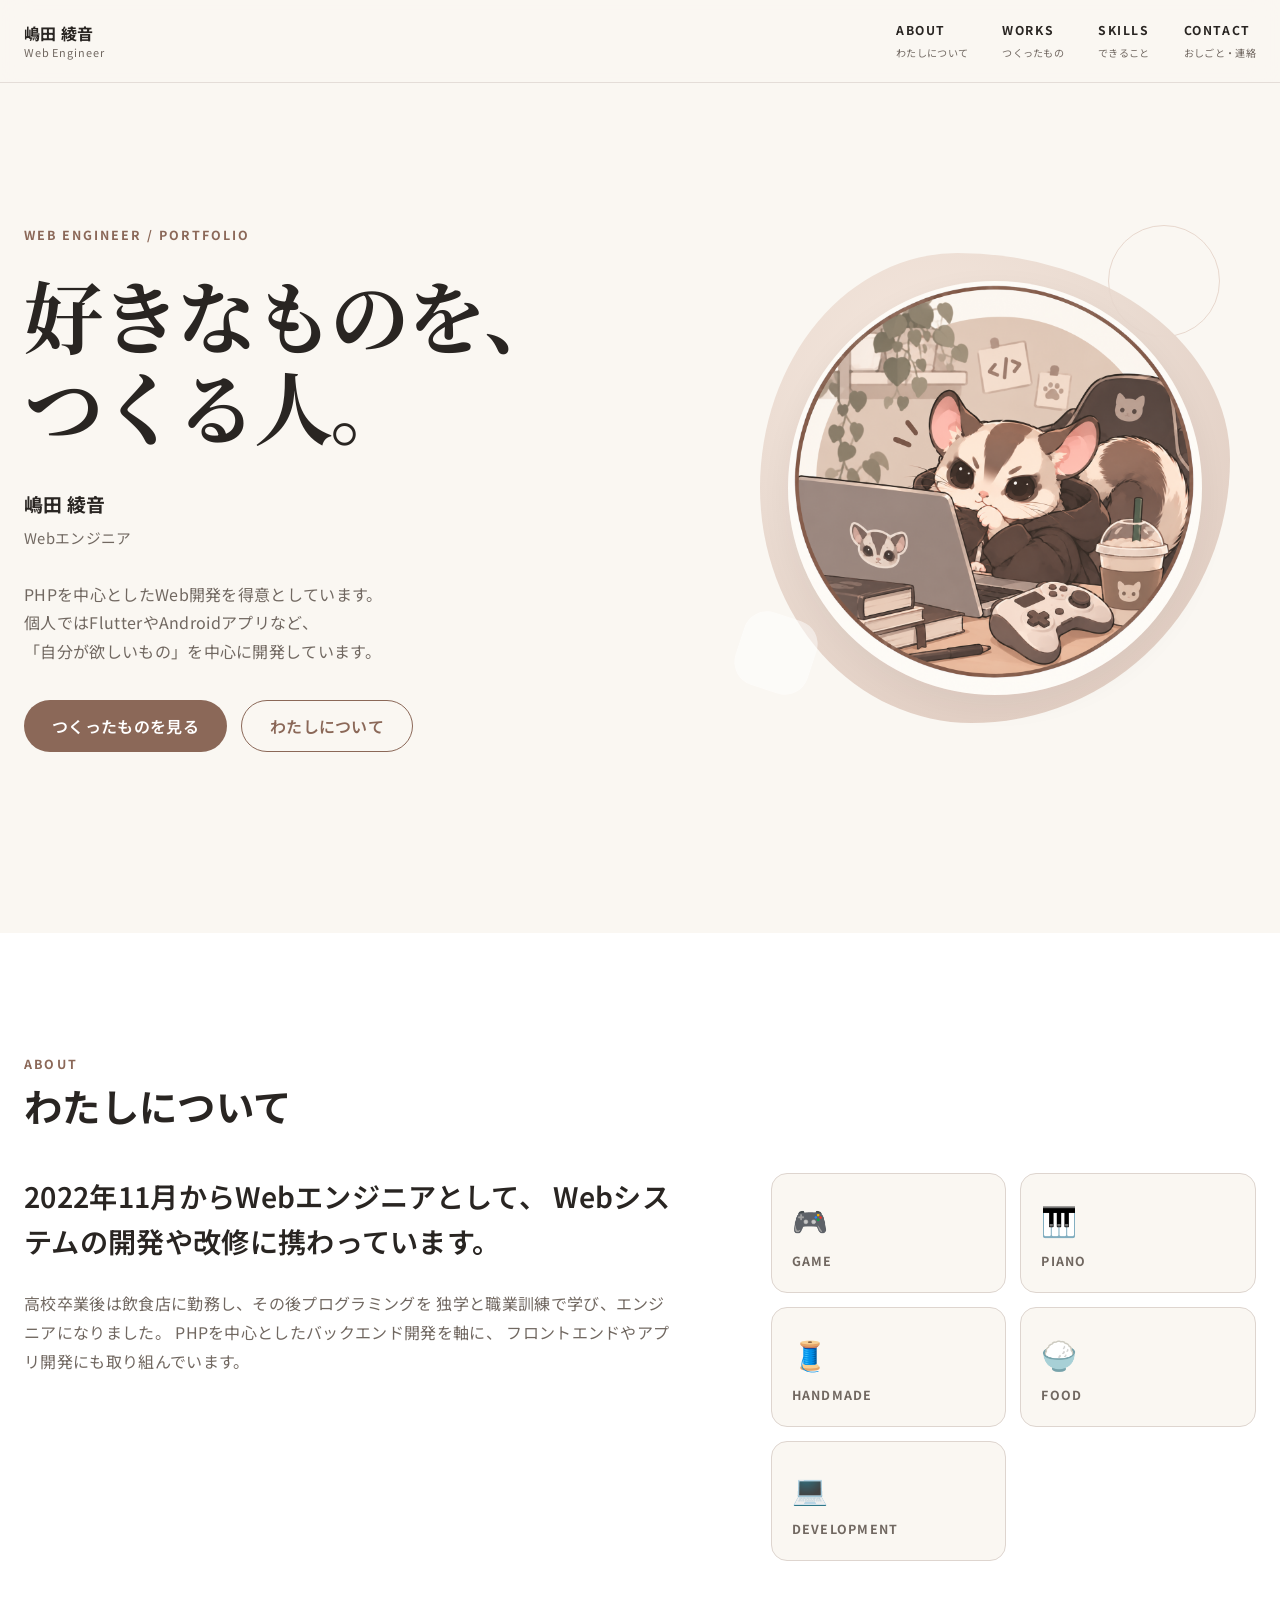
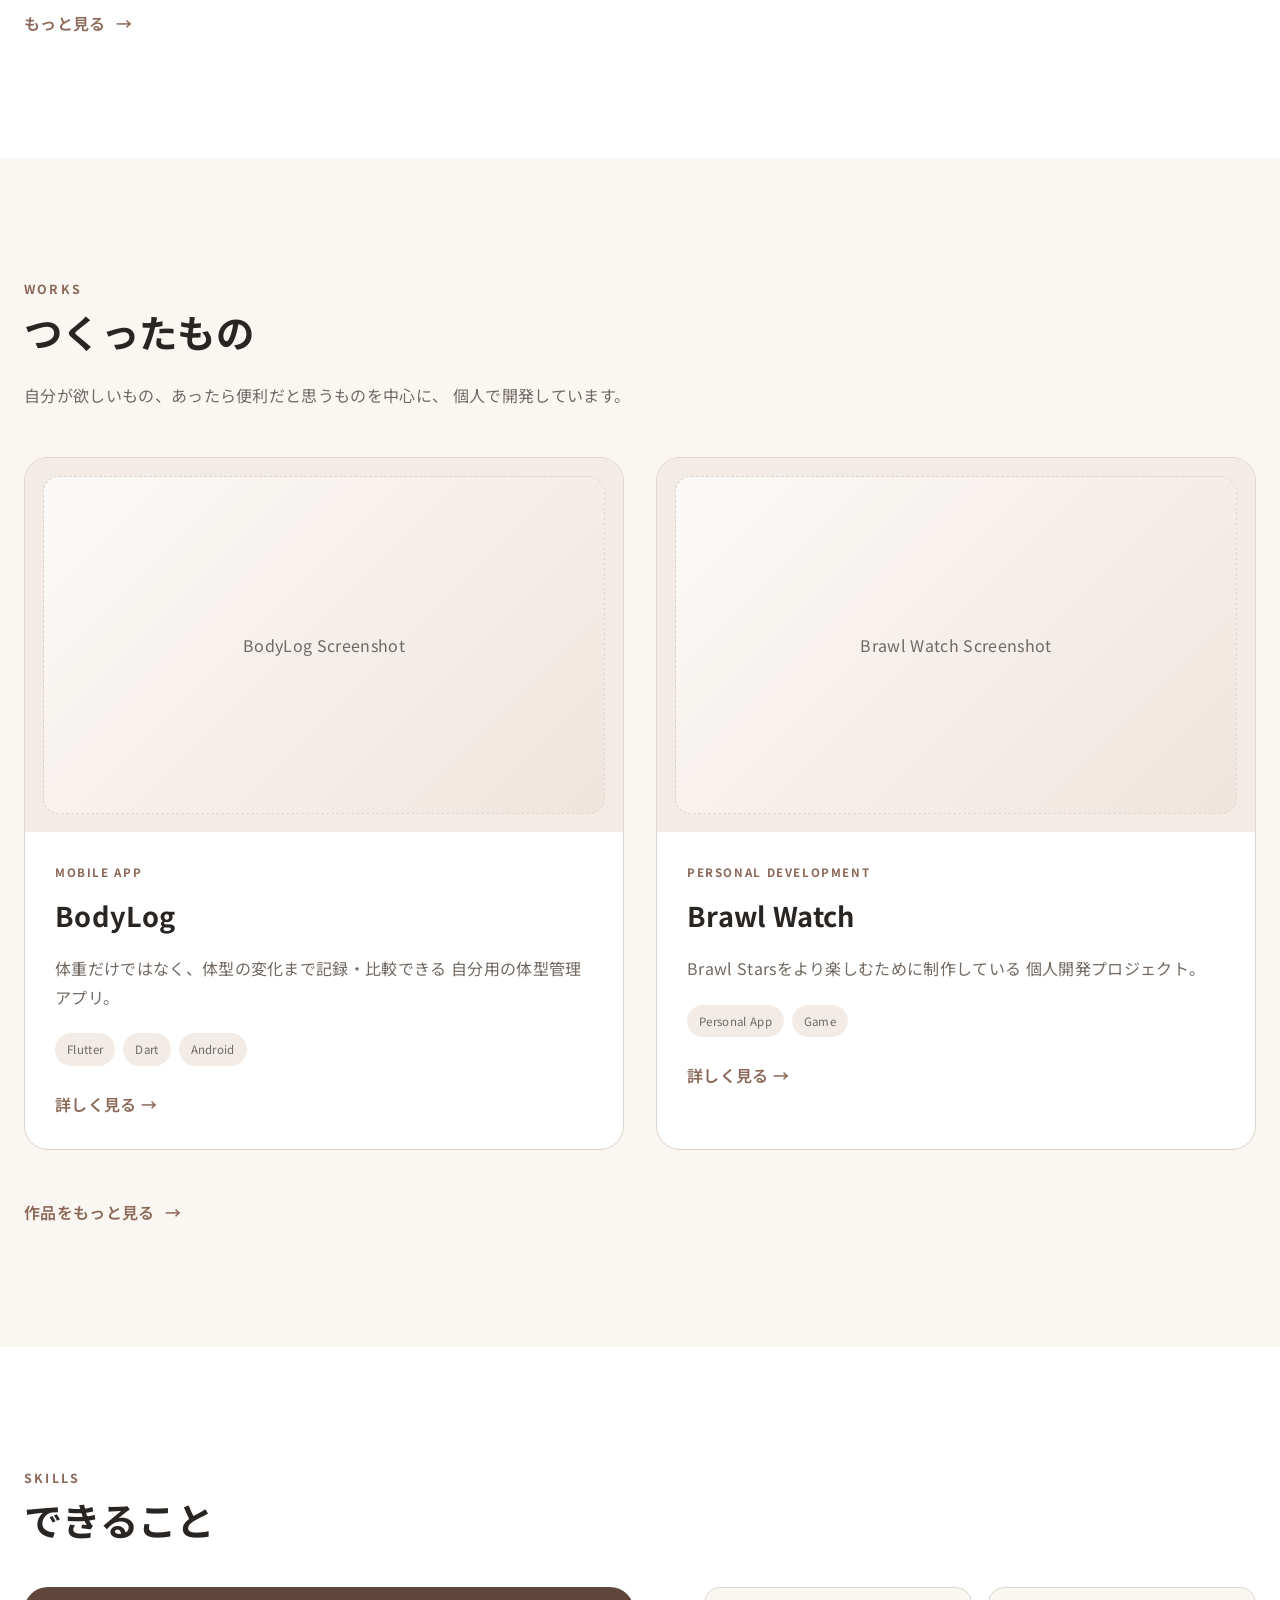
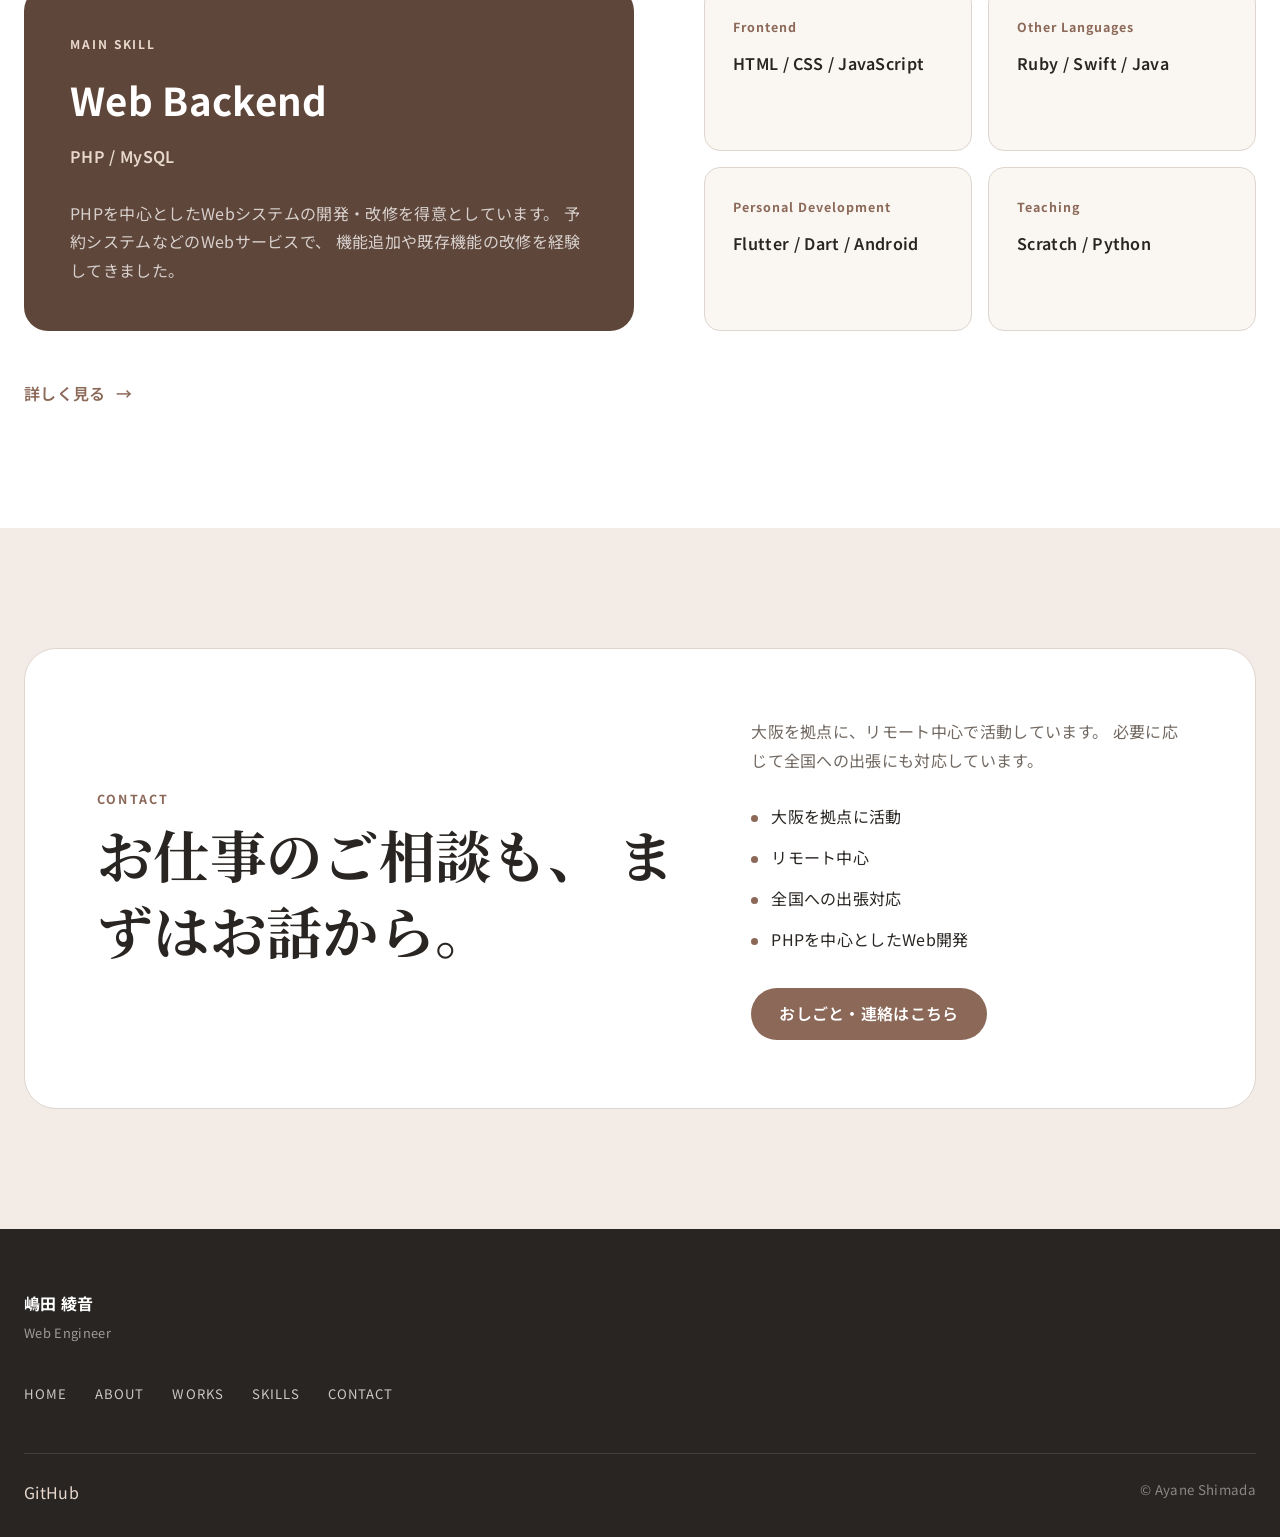
==== index.html @ 3e368a74 "HP作成" ====
<!DOCTYPE html>
<html lang="ja">
<head>
  <meta charset="UTF-8">
  <meta name="viewport" content="width=device-width, initial-scale=1.0">

  <title>嶋田 綾音 | Webエンジニア</title>
  <meta
    name="description"
    content="PHPを中心としたWeb開発を得意とするWebエンジニア、嶋田綾音のポートフォリオサイトです。個人ではFlutterやAndroidアプリの開発も行っています。"
  >

  <link rel="stylesheet" href="./assets/css/style.css">
  <link rel="stylesheet" href="./assets/css/responsive.css">
</head>

<body>

  <!-- =========================
       Header
  ========================== -->
  <header class="site-header">
    <div class="header-inner">

      <a href="./" class="site-logo">
        <span class="site-logo-name">嶋田 綾音</span>
        <span class="site-logo-role">Web Engineer</span>
      </a>

      <nav class="global-nav" aria-label="メインナビゲーション">
        <ul class="global-nav-list">
          <li>
            <a href="./about/">
              <span class="nav-en">ABOUT</span>
              <span class="nav-ja">わたしについて</span>
            </a>
          </li>

          <li>
            <a href="./works/">
              <span class="nav-en">WORKS</span>
              <span class="nav-ja">つくったもの</span>
            </a>
          </li>

          <li>
            <a href="./skills/">
              <span class="nav-en">SKILLS</span>
              <span class="nav-ja">できること</span>
            </a>
          </li>

          <li>
            <a href="./contact/">
              <span class="nav-en">CONTACT</span>
              <span class="nav-ja">おしごと・連絡</span>
            </a>
          </li>
        </ul>
      </nav>

      <button
        class="menu-button"
        type="button"
        aria-label="メニューを開く"
        aria-expanded="false"
      >
        <span></span>
        <span></span>
        <span></span>
      </button>

    </div>
  </header>


  <main>

    <!-- =========================
         Hero
    ========================== -->
    <section class="hero">
      <div class="hero-inner">

        <div class="hero-content">

          <p class="hero-label">WEB ENGINEER / PORTFOLIO</p>

          <h1 class="hero-title">
            好きなものを、<br>
            つくる人。
          </h1>

          <div class="hero-profile">
            <p class="hero-name">嶋田 綾音</p>
            <p class="hero-role">Webエンジニア</p>
          </div>

          <p class="hero-description">
            PHPを中心としたWeb開発を得意としています。<br>
            個人ではFlutterやAndroidアプリなど、<br class="pc-only">
            「自分が欲しいもの」を中心に開発しています。
          </p>

          <div class="hero-actions">
            <a href="./works/" class="button button-primary">
              つくったものを見る
            </a>

            <a href="./about/" class="button button-secondary">
              わたしについて
            </a>
          </div>

        </div>

        <div class="hero-visual">
          <div class="hero-image-frame">

            <!--
              後で仕事用アイコンを
              assets/images/common/profile-main.png
              に保存したら表示されます。
            -->

            <img
              src="./assets/images/common/profile-main.png"
              alt="嶋田綾音の仕事用アイコン"
              class="hero-image"
            >

          </div>
        </div>

      </div>
    </section>


    <!-- =========================
         About
    ========================== -->
    <section class="section section-about">
      <div class="section-inner">

        <div class="section-heading">
          <p class="section-heading-en">ABOUT</p>
          <h2 class="section-heading-ja">わたしについて</h2>
        </div>

        <div class="about-home">

          <div class="about-home-main">
            <p class="about-home-lead">
              2022年11月からWebエンジニアとして、
              Webシステムの開発や改修に携わっています。
            </p>

            <p class="about-home-text">
              高校卒業後は飲食店に勤務し、その後プログラミングを
              独学と職業訓練で学び、エンジニアになりました。
              PHPを中心としたバックエンド開発を軸に、
              フロントエンドやアプリ開発にも取り組んでいます。
            </p>
          </div>

          <div class="interest-list">

            <div class="interest-item">
              <span class="interest-icon">🎮</span>
              <span class="interest-name">GAME</span>
            </div>

            <div class="interest-item">
              <span class="interest-icon">🎹</span>
              <span class="interest-name">PIANO</span>
            </div>

            <div class="interest-item">
              <span class="interest-icon">🧵</span>
              <span class="interest-name">HANDMADE</span>
            </div>

            <div class="interest-item">
              <span class="interest-icon">🍚</span>
              <span class="interest-name">FOOD</span>
            </div>

            <div class="interest-item">
              <span class="interest-icon">💻</span>
              <span class="interest-name">DEVELOPMENT</span>
            </div>

          </div>

        </div>

        <div class="section-more">
          <a href="./about/" class="text-link">
            もっと見る
            <span aria-hidden="true">→</span>
          </a>
        </div>

      </div>
    </section>


    <!-- =========================
         Works
    ========================== -->
    <section class="section section-works">
      <div class="section-inner">

        <div class="section-heading">
          <p class="section-heading-en">WORKS</p>
          <h2 class="section-heading-ja">つくったもの</h2>
        </div>

        <p class="section-intro">
          自分が欲しいもの、あったら便利だと思うものを中心に、
          個人で開発しています。
        </p>

        <div class="works-grid">

          <!-- BodyLog -->
          <article class="work-card">
            <a href="./works/bodylog/" class="work-card-link">

              <div class="work-card-image">
                <div class="work-card-placeholder">
                  BodyLog Screenshot
                </div>
              </div>

              <div class="work-card-body">
                <p class="work-card-category">MOBILE APP</p>

                <h3 class="work-card-title">
                  BodyLog
                </h3>

                <p class="work-card-description">
                  体重だけではなく、体型の変化まで記録・比較できる
                  自分用の体型管理アプリ。
                </p>

                <ul class="tag-list" aria-label="使用技術">
                  <li>Flutter</li>
                  <li>Dart</li>
                  <li>Android</li>
                </ul>

                <span class="work-card-more">
                  詳しく見る →
                </span>
              </div>

            </a>
          </article>


          <!-- Brawl Watch -->
          <article class="work-card">
            <a href="./works/brawl-watch/" class="work-card-link">

              <div class="work-card-image">
                <div class="work-card-placeholder">
                  Brawl Watch Screenshot
                </div>
              </div>

              <div class="work-card-body">
                <p class="work-card-category">PERSONAL DEVELOPMENT</p>

                <h3 class="work-card-title">
                  Brawl Watch
                </h3>

                <p class="work-card-description">
                  Brawl Starsをより楽しむために制作している
                  個人開発プロジェクト。
                </p>

                <ul class="tag-list" aria-label="使用技術">
                  <li>Personal App</li>
                  <li>Game</li>
                </ul>

                <span class="work-card-more">
                  詳しく見る →
                </span>
              </div>

            </a>
          </article>

        </div>

        <div class="section-more">
          <a href="./works/" class="text-link">
            作品をもっと見る
            <span aria-hidden="true">→</span>
          </a>
        </div>

      </div>
    </section>


    <!-- =========================
         Skills
    ========================== -->
    <section class="section section-skills">
      <div class="section-inner">

        <div class="section-heading">
          <p class="section-heading-en">SKILLS</p>
          <h2 class="section-heading-ja">できること</h2>
        </div>

        <div class="skills-home">

          <div class="skills-home-main">
            <p class="skills-home-label">
              MAIN SKILL
            </p>

            <h3 class="skills-home-title">
              Web Backend
            </h3>

            <p class="skills-home-tech">
              PHP / MySQL
            </p>

            <p class="skills-home-description">
              PHPを中心としたWebシステムの開発・改修を得意としています。
              予約システムなどのWebサービスで、
              機能追加や既存機能の改修を経験してきました。
            </p>
          </div>

          <div class="skills-home-list">

            <div class="skill-summary">
              <p class="skill-summary-title">
                Frontend
              </p>
              <p class="skill-summary-text">
                HTML / CSS / JavaScript
              </p>
            </div>

            <div class="skill-summary">
              <p class="skill-summary-title">
                Other Languages
              </p>
              <p class="skill-summary-text">
                Ruby / Swift / Java
              </p>
            </div>

            <div class="skill-summary">
              <p class="skill-summary-title">
                Personal Development
              </p>
              <p class="skill-summary-text">
                Flutter / Dart / Android
              </p>
            </div>

            <div class="skill-summary">
              <p class="skill-summary-title">
                Teaching
              </p>
              <p class="skill-summary-text">
                Scratch / Python
              </p>
            </div>

          </div>

        </div>

        <div class="section-more">
          <a href="./skills/" class="text-link">
            詳しく見る
            <span aria-hidden="true">→</span>
          </a>
        </div>

      </div>
    </section>


    <!-- =========================
         Contact
    ========================== -->
    <section class="section section-contact">
      <div class="section-inner">

        <div class="contact-home">

          <div class="contact-home-heading">
            <p class="section-heading-en">CONTACT</p>

            <h2 class="contact-home-title">
              お仕事のご相談も、<br>
              まずはお話から。
            </h2>
          </div>

          <div class="contact-home-content">

            <p class="contact-home-description">
              大阪を拠点に、リモート中心で活動しています。
              必要に応じて全国への出張にも対応しています。
            </p>

            <ul class="work-style-list">
              <li>大阪を拠点に活動</li>
              <li>リモート中心</li>
              <li>全国への出張対応</li>
              <li>PHPを中心としたWeb開発</li>
            </ul>

            <a href="./contact/" class="button button-primary">
              おしごと・連絡はこちら
            </a>

          </div>

        </div>

      </div>
    </section>

  </main>


  <!-- =========================
       Footer
  ========================== -->
  <footer class="site-footer">
    <div class="footer-inner">

      <div class="footer-profile">
        <p class="footer-name">
          嶋田 綾音
        </p>

        <p class="footer-role">
          Web Engineer
        </p>
      </div>

      <nav class="footer-nav" aria-label="フッターナビゲーション">
        <ul>
          <li>
            <a href="./">HOME</a>
          </li>
          <li>
            <a href="./about/">ABOUT</a>
          </li>
          <li>
            <a href="./works/">WORKS</a>
          </li>
          <li>
            <a href="./skills/">SKILLS</a>
          </li>
          <li>
            <a href="./contact/">CONTACT</a>
          </li>
        </ul>
      </nav>

      <div class="footer-bottom">
        <a
          href="https://github.com/shima0924-a"
          target="_blank"
          rel="noopener noreferrer"
          class="footer-github"
        >
          GitHub
        </a>

        <small class="copyright">
          © Ayane Shimada
        </small>
      </div>

    </div>
  </footer>


  <script src="./assets/js/main.js"></script>

</body>
</html>
---- assets/css/style.css ----
@import url('https://fonts.googleapis.com/css2?family=Noto+Sans+JP:wght@400;500;600;700&family=Noto+Serif+JP:wght@600;700&display=swap');

:root {
  --color-bg: #faf7f2;
  --color-surface: #ffffff;
  --color-surface-soft: #f3ece6;
  --color-text: #292522;
  --color-text-sub: #716861;
  --color-accent: #8b6858;
  --color-accent-dark: #745344;
  --color-accent-soft: #e8d8ce;
  --color-border: #ded5cf;

  --font-sans: 'Noto Sans JP', sans-serif;
  --font-serif: 'Noto Serif JP', serif;

  --max-width: 1200px;

  --radius-sm: 10px;
  --radius-md: 16px;
  --radius-lg: 24px;

  --shadow-soft: 0 10px 30px rgba(53, 42, 35, 0.06);

  --transition: 0.25s ease;
}


/* =========================
   Reset
========================= */

* {
  box-sizing: border-box;
}

html {
  scroll-behavior: smooth;
}

body {
  margin: 0;
  font-family: var(--font-sans);
  color: var(--color-text);
  background: var(--color-bg);
  line-height: 1.8;
  letter-spacing: 0.02em;
}

img {
  display: block;
  max-width: 100%;
}

a {
  color: inherit;
  text-decoration: none;
}

ul {
  margin: 0;
  padding: 0;
  list-style: none;
}

button {
  font: inherit;
}


/* =========================
   Common
========================= */

.section {
  padding: 110px 24px;
}

.section-inner {
  width: min(100%, var(--max-width));
  margin: 0 auto;
}

.section-heading {
  margin-bottom: 42px;
}

.section-heading-en {
  margin: 0 0 6px;
  color: var(--color-accent);
  font-size: 0.78rem;
  font-weight: 700;
  letter-spacing: 0.18em;
}

.section-heading-ja {
  margin: 0;
  font-size: clamp(2rem, 3vw, 3rem);
  line-height: 1.3;
}

.section-intro {
  max-width: 680px;
  margin: -18px 0 48px;
  color: var(--color-text-sub);
}

.section-more {
  margin-top: 48px;
}

.text-link {
  display: inline-flex;
  align-items: center;
  gap: 10px;
  color: var(--color-accent);
  font-weight: 600;
  transition: gap var(--transition), color var(--transition);
}

.text-link:hover {
  gap: 16px;
  color: var(--color-accent-dark);
}

.button {
  display: inline-flex;
  align-items: center;
  justify-content: center;
  min-height: 52px;
  padding: 0 28px;
  border-radius: 999px;
  font-weight: 600;
  transition:
    transform var(--transition),
    background var(--transition),
    color var(--transition),
    border-color var(--transition);
}

.button:hover {
  transform: translateY(-2px);
}

.button-primary {
  color: #ffffff;
  background: var(--color-accent);
}

.button-primary:hover {
  background: var(--color-accent-dark);
}

.button-secondary {
  color: var(--color-accent);
  background: transparent;
  border: 1px solid var(--color-accent);
}

.button-secondary:hover {
  color: #ffffff;
  background: var(--color-accent);
}

.pc-only {
  display: inline;
}


/* =========================
   Header
========================= */

.site-header {
  position: sticky;
  top: 0;
  z-index: 100;
  border-bottom: 1px solid rgba(222, 213, 207, 0.75);
  background: rgba(250, 247, 242, 0.9);
  backdrop-filter: blur(14px);
}

.header-inner {
  width: min(calc(100% - 48px), var(--max-width));
  min-height: 82px;
  margin: 0 auto;
  display: flex;
  align-items: center;
  justify-content: space-between;
}

.site-logo {
  display: flex;
  flex-direction: column;
  line-height: 1.25;
}

.site-logo-name {
  font-weight: 700;
  font-size: 1rem;
}

.site-logo-role {
  margin-top: 3px;
  color: var(--color-text-sub);
  font-size: 0.68rem;
  letter-spacing: 0.08em;
}

.global-nav-list {
  display: flex;
  align-items: center;
  gap: 34px;
}

.global-nav-list a {
  position: relative;
  display: flex;
  flex-direction: column;
  align-items: flex-start;
}

.nav-en {
  font-size: 0.76rem;
  font-weight: 700;
  letter-spacing: 0.13em;
}

.nav-ja {
  color: var(--color-text-sub);
  font-size: 0.63rem;
  margin-top: 2px;
}

.global-nav-list a::after {
  content: '';
  position: absolute;
  left: 0;
  bottom: -8px;
  width: 0;
  height: 2px;
  background: var(--color-accent);
  transition: width var(--transition);
}

.global-nav-list a:hover::after {
  width: 100%;
}

.menu-button {
  display: none;
  width: 44px;
  height: 44px;
  padding: 10px;
  border: 0;
  background: transparent;
  cursor: pointer;
}

.menu-button span {
  display: block;
  height: 2px;
  margin: 5px 0;
  background: var(--color-text);
  border-radius: 999px;
}


/* =========================
   Hero
========================= */

.hero {
  padding: 70px 24px 110px;
}

.hero-inner {
  width: min(100%, var(--max-width));
  margin: 0 auto;
  min-height: 670px;
  display: grid;
  grid-template-columns: minmax(0, 1.1fr) minmax(340px, 0.9fr);
  align-items: center;
  gap: 70px;
}

.hero-label {
  margin: 0 0 22px;
  color: var(--color-accent);
  font-size: 0.78rem;
  font-weight: 700;
  letter-spacing: 0.16em;
}

.hero-title {
  margin: 0;
  font-family: var(--font-serif);
  font-size: clamp(3.2rem, 7vw, 6.4rem);
  line-height: 1.15;
  letter-spacing: -0.03em;
}

.hero-profile {
  margin-top: 36px;
}

.hero-name {
  margin: 0;
  font-size: 1.18rem;
  font-weight: 700;
}

.hero-role {
  margin: 4px 0 0;
  color: var(--color-text-sub);
  font-size: 0.92rem;
}

.hero-description {
  max-width: 600px;
  margin: 28px 0 0;
  color: var(--color-text-sub);
}

.hero-actions {
  margin-top: 34px;
  display: flex;
  flex-wrap: wrap;
  gap: 14px;
}

.hero-visual {
  display: flex;
  justify-content: center;
}

.hero-image-frame {
  position: relative;
  width: min(100%, 470px);
  aspect-ratio: 1 / 1;
  border-radius: 42% 58% 55% 45% / 50% 44% 56% 50%;
  background:
    radial-gradient(circle at 35% 25%, #f4e6dc 0, #eadbd1 45%, #ddc7bb 100%);
  padding: 28px;
}

.hero-image-frame::before {
  content: '';
  position: absolute;
  top: -28px;
  right: 10px;
  width: 110px;
  height: 110px;
  border-radius: 50%;
  border: 1px solid var(--color-accent-soft);
}

.hero-image-frame::after {
  content: '';
  position: absolute;
  left: -22px;
  bottom: 32px;
  width: 76px;
  height: 76px;
  border-radius: 24px;
  background: rgba(255, 255, 255, 0.5);
  transform: rotate(18deg);
}

.hero-image {
  position: relative;
  z-index: 2;
  width: 100%;
  height: 100%;
  object-fit: cover;
  border-radius: 50%;
  box-shadow: var(--shadow-soft);
}


/* =========================
   About
========================= */

.section-about {
  background: var(--color-surface);
}

.about-home {
  display: grid;
  grid-template-columns: 1.15fr 0.85fr;
  gap: 70px;
  align-items: start;
}

.about-home-lead {
  margin: 0;
  font-size: clamp(1.35rem, 2.2vw, 2rem);
  line-height: 1.6;
  font-weight: 600;
}

.about-home-text {
  max-width: 680px;
  margin: 26px 0 0;
  color: var(--color-text-sub);
}

.interest-list {
  display: grid;
  grid-template-columns: repeat(2, 1fr);
  gap: 14px;
}

.interest-item {
  min-height: 120px;
  padding: 20px;
  border: 1px solid var(--color-border);
  border-radius: var(--radius-md);
  background: var(--color-bg);
  display: flex;
  flex-direction: column;
  justify-content: space-between;
  transition:
    transform var(--transition),
    box-shadow var(--transition),
    border-color var(--transition);
}

.interest-item:hover {
  transform: translateY(-4px);
  border-color: var(--color-accent-soft);
  box-shadow: var(--shadow-soft);
}

.interest-icon {
  font-size: 1.8rem;
}

.interest-name {
  color: var(--color-text-sub);
  font-size: 0.78rem;
  font-weight: 700;
  letter-spacing: 0.1em;
}


/* =========================
   Works
========================= */

.section-works {
  background: var(--color-bg);
}

.works-grid {
  display: grid;
  grid-template-columns: repeat(2, 1fr);
  gap: 28px;
}

.work-card {
  overflow: hidden;
  border: 1px solid var(--color-border);
  border-radius: var(--radius-lg);
  background: var(--color-surface);
  transition:
    transform var(--transition),
    box-shadow var(--transition),
    border-color var(--transition);
}

.work-card:hover {
  transform: translateY(-6px);
  border-color: var(--color-accent-soft);
  box-shadow: var(--shadow-soft);
}

.work-card-link {
  display: block;
}

.work-card-image {
  aspect-ratio: 16 / 10;
  padding: 18px;
  background: var(--color-surface-soft);
}

.work-card-placeholder {
  width: 100%;
  height: 100%;
  border-radius: var(--radius-md);
  display: grid;
  place-items: center;
  color: var(--color-text-sub);
  border: 1px dashed var(--color-border);
  background:
    linear-gradient(135deg, rgba(255,255,255,0.7), rgba(232,216,206,0.35));
}

.work-card-body {
  padding: 30px;
}

.work-card-category {
  margin: 0 0 8px;
  color: var(--color-accent);
  font-size: 0.72rem;
  font-weight: 700;
  letter-spacing: 0.14em;
}

.work-card-title {
  margin: 0;
  font-size: 1.7rem;
}

.work-card-description {
  margin: 14px 0 0;
  color: var(--color-text-sub);
}

.tag-list {
  margin-top: 22px;
  display: flex;
  flex-wrap: wrap;
  gap: 8px;
}

.tag-list li {
  padding: 6px 12px;
  border-radius: 999px;
  background: var(--color-surface-soft);
  color: var(--color-text-sub);
  font-size: 0.72rem;
}

.work-card-more {
  display: inline-block;
  margin-top: 24px;
  color: var(--color-accent);
  font-weight: 600;
}


/* =========================
   Skills
========================= */

.section-skills {
  background: var(--color-surface);
}

.skills-home {
  display: grid;
  grid-template-columns: 1.05fr 0.95fr;
  gap: 60px;
  align-items: stretch;
}

.skills-home-main {
  padding: 46px;
  border-radius: var(--radius-lg);
  background: var(--color-text);
  color: #ffffff;
}

.skills-home-label {
  margin: 0 0 10px;
  color: var(--color-accent-soft);
  font-size: 0.75rem;
  font-weight: 700;
  letter-spacing: 0.16em;
}

.skills-home-title {
  margin: 0;
  font-size: clamp(2rem, 3vw, 3rem);
}

.skills-home-tech {
  margin: 8px 0 0;
  color: var(--color-accent-soft);
  font-weight: 600;
}

.skills-home-description {
  margin: 28px 0 0;
  color: rgba(255, 255, 255, 0.75);
}

.skills-home-list {
  display: grid;
  grid-template-columns: repeat(2, 1fr);
  gap: 16px;
}

.skill-summary {
  padding: 28px;
  border: 1px solid var(--color-border);
  border-radius: var(--radius-md);
  background: var(--color-bg);
}

.skill-summary-title {
  margin: 0;
  color: var(--color-accent);
  font-size: 0.78rem;
  font-weight: 700;
  letter-spacing: 0.08em;
}

.skill-summary-text {
  margin: 10px 0 0;
  font-weight: 600;
}


/* =========================
   Contact
========================= */

.section-contact {
  background: var(--color-surface-soft);
}

.contact-home {
  display: grid;
  grid-template-columns: 1fr 1fr;
  gap: 70px;
  align-items: center;
  padding: 60px;
  border-radius: 32px;
  background: var(--color-surface);
  border: 1px solid var(--color-border);
}

.contact-home-title {
  margin: 0;
  font-family: var(--font-serif);
  font-size: clamp(2.3rem, 4vw, 4rem);
  line-height: 1.35;
}

.contact-home-description {
  margin: 0;
  color: var(--color-text-sub);
}

.work-style-list {
  margin: 28px 0 34px;
  display: grid;
  gap: 12px;
}

.work-style-list li {
  position: relative;
  padding-left: 20px;
}

.work-style-list li::before {
  content: '';
  position: absolute;
  left: 0;
  top: 0.8em;
  width: 7px;
  height: 7px;
  border-radius: 50%;
  background: var(--color-accent);
}


/* =========================
   Footer
========================= */

.site-footer {
  padding: 60px 24px 30px;
  background: var(--color-text);
  color: #ffffff;
}

.footer-inner {
  width: min(100%, var(--max-width));
  margin: 0 auto;
}

.footer-name {
  margin: 0;
  font-weight: 700;
}

.footer-role {
  margin: 4px 0 0;
  color: rgba(255, 255, 255, 0.55);
  font-size: 0.8rem;
}

.footer-nav {
  margin-top: 34px;
}

.footer-nav ul {
  display: flex;
  flex-wrap: wrap;
  gap: 28px;
}

.footer-nav a {
  color: rgba(255, 255, 255, 0.75);
  font-size: 0.82rem;
  letter-spacing: 0.08em;
  transition: color var(--transition);
}

.footer-nav a:hover {
  color: #ffffff;
}

.footer-bottom {
  margin-top: 46px;
  padding-top: 24px;
  border-top: 1px solid rgba(255, 255, 255, 0.12);
  display: flex;
  justify-content: space-between;
  gap: 20px;
}

.footer-github {
  color: var(--color-accent-soft);
}

.copyright {
  color: rgba(255, 255, 255, 0.45);
}

/* =========================
   Home Final Adjustments
========================= */

/* 全体の横幅を少し広げる */
:root {
  --max-width: 1280px;
}


/* =========================
   Hero
========================= */

.hero-content {
  min-width: 0;
}

.hero-title {
  max-width: 680px;
}

/* PCでは2行に収まりやすくする */
@media (min-width: 769px) {
  .hero-title br {
    display: none;
  }

  .hero-title {
    max-width: 720px;
    font-size: clamp(4rem, 6.2vw, 6.2rem);
  }

  .hero-content {
    padding-right: 10px;
  }
}


/* =========================
   Skills
========================= */

.skills-home-main {
  background: #5f463a;
}


/* =========================
   Contact
========================= */

.contact-home-heading {
  min-width: 0;
}

.contact-home-title {
  max-width: 560px;
}

/* PCで不自然に細かく改行されるのを防ぐ */
@media (min-width: 769px) {
  .contact-home {
    grid-template-columns: 1.15fr 0.85fr;
  }

  .contact-home-title {
    max-width: 620px;
    font-size: clamp(3rem, 4.4vw, 4.6rem);
  }

  .contact-home-title br {
    display: none;
  }
}


/* =========================
   Section Balance
========================= */

@media (min-width: 1200px) {

  .section {
    padding-top: 120px;
    padding-bottom: 120px;
  }

  .about-home {
    gap: 90px;
  }

  .works-grid {
    gap: 32px;
  }

  .skills-home {
    gap: 70px;
  }

  .contact-home {
    padding: 68px 72px;
  }

}

/* =========================
   About Page
========================= */

/* Page Hero */
.page-hero {
  padding: 90px 24px 110px;
  background: var(--color-bg);
}

.page-hero-inner {
  width: min(100%, var(--max-width));
  margin: 0 auto;
  display: grid;
  grid-template-columns: 1.1fr 0.9fr;
  align-items: center;
  gap: 70px;
}

.page-hero-en {
  margin: 0 0 12px;
  color: var(--color-accent);
  font-size: 0.78rem;
  font-weight: 700;
  letter-spacing: 0.16em;
}

.page-hero-title {
  margin: 0;
  font-family: var(--font-serif);
  font-size: clamp(3rem, 5vw, 5rem);
  line-height: 1.25;
}

.page-hero-lead {
  margin: 26px 0 0;
  max-width: 620px;
  color: var(--color-text-sub);
  font-size: 1.05rem;
}

.page-hero-visual {
  display: flex;
  justify-content: center;
}

.page-hero-image {
  width: min(100%, 360px);
  aspect-ratio: 1 / 1;
  object-fit: cover;
  border-radius: 50%;
  padding: 16px;
  background: var(--color-surface-soft);
  border: 1px solid var(--color-border);
}


/* =========================
   Profile
========================= */

.about-profile-section {
  background: var(--color-surface);
}

.about-profile-grid {
  display: grid;
  grid-template-columns: 0.7fr 1.3fr;
  gap: 80px;
}

.about-profile-name-ja {
  margin: 0;
  font-size: 2rem;
  font-weight: 700;
}

.about-profile-name-en {
  margin: 4px 0 0;
  color: var(--color-text-sub);
  font-size: 0.78rem;
  letter-spacing: 0.14em;
}

.profile-list {
  margin: 38px 0 0;
}

.profile-row {
  display: grid;
  grid-template-columns: 120px 1fr;
  gap: 24px;
  padding: 18px 0;
  border-bottom: 1px solid var(--color-border);
}

.profile-row:first-child {
  border-top: 1px solid var(--color-border);
}

.profile-row dt {
  color: var(--color-text-sub);
  font-size: 0.84rem;
  font-weight: 600;
}

.profile-row dd {
  margin: 0;
  font-weight: 500;
}

.about-profile-text {
  max-width: 760px;
  margin: 34px 0 0;
  color: var(--color-text-sub);
}


/* =========================
   Career
========================= */

.career-section {
  background: var(--color-bg);
}

.career-timeline {
  position: relative;
  max-width: 900px;
  margin-top: 20px;
}

.career-timeline::before {
  content: '';
  position: absolute;
  top: 10px;
  bottom: 10px;
  left: 13px;
  width: 2px;
  background: var(--color-accent-soft);
}

.career-item {
  position: relative;
  display: grid;
  grid-template-columns: 28px 1fr;
  gap: 26px;
  padding-bottom: 48px;
}

.career-item:last-child {
  padding-bottom: 0;
}

.career-marker {
  position: relative;
  z-index: 2;
  width: 28px;
  height: 28px;
  border: 7px solid var(--color-bg);
  border-radius: 50%;
  background: var(--color-accent);
  box-shadow: 0 0 0 1px var(--color-accent-soft);
}

.career-year {
  margin: 0 0 6px;
  color: var(--color-accent);
  font-size: 0.78rem;
  font-weight: 700;
  letter-spacing: 0.08em;
}

.career-title {
  margin: 0;
  font-size: 1.45rem;
}

.career-text {
  max-width: 720px;
  margin: 12px 0 0;
  color: var(--color-text-sub);
}


/* =========================
   Values
========================= */

.values-section {
  background: var(--color-surface);
}

.values-grid {
  display: grid;
  grid-template-columns: repeat(3, 1fr);
  gap: 22px;
}

.value-card {
  min-height: 290px;
  padding: 34px;
  border: 1px solid var(--color-border);
  border-radius: var(--radius-lg);
  background: var(--color-bg);
  transition:
    transform var(--transition),
    box-shadow var(--transition),
    border-color var(--transition);
}

.value-card:hover {
  transform: translateY(-5px);
  border-color: var(--color-accent-soft);
  box-shadow: var(--shadow-soft);
}

.value-number {
  margin: 0 0 30px;
  color: var(--color-accent);
  font-size: 0.78rem;
  font-weight: 700;
  letter-spacing: 0.12em;
}

.value-title {
  margin: 0;
  font-size: 1.45rem;
}

.value-text {
  margin: 20px 0 0;
  color: var(--color-text-sub);
}


/* =========================
   Interests
========================= */

.interests-section {
  background: var(--color-bg);
}

.about-interest-grid {
  display: grid;
  grid-template-columns: repeat(3, 1fr);
  gap: 18px;
}

.about-interest-card {
  min-height: 240px;
  padding: 30px;
  border: 1px solid var(--color-border);
  border-radius: var(--radius-md);
  background: var(--color-surface);
  transition:
    transform var(--transition),
    box-shadow var(--transition);
}

.about-interest-card:hover {
  transform: translateY(-4px);
  box-shadow: var(--shadow-soft);
}

.about-interest-icon {
  display: block;
  margin-bottom: 22px;
  font-size: 2rem;
}

.about-interest-en {
  margin: 0 0 4px;
  color: var(--color-accent);
  font-size: 0.72rem;
  font-weight: 700;
  letter-spacing: 0.12em;
}

.about-interest-title {
  margin: 0;
  font-size: 1.25rem;
}

.about-interest-text {
  margin: 14px 0 0;
  color: var(--color-text-sub);
  font-size: 0.92rem;
}


/* =========================
   Connection
========================= */

.connection-section {
  background: var(--color-surface-soft);
}

.connection-card {
  display: grid;
  grid-template-columns: 1.1fr 0.9fr;
  gap: 70px;
  align-items: center;
  padding: 64px 70px;
  border: 1px solid var(--color-border);
  border-radius: 30px;
  background: var(--color-surface);
}

.connection-title {
  margin: 0;
  font-family: var(--font-serif);
  font-size: clamp(2.4rem, 4vw, 4rem);
  line-height: 1.35;
}

.connection-text {
  margin: 0 0 30px;
  color: var(--color-text-sub);
}


/* =========================
   About Responsive
========================= */

@media (max-width: 1024px) {

  .page-hero-inner {
    gap: 40px;
  }

  .about-profile-grid {
    gap: 50px;
  }

  .values-grid {
    grid-template-columns: 1fr 1fr;
  }

  .about-interest-grid {
    grid-template-columns: 1fr 1fr;
  }

  .connection-card {
    gap: 40px;
    padding: 50px;
  }

}


@media (max-width: 768px) {

  .page-hero {
    padding: 54px 18px 72px;
  }

  .page-hero-inner {
    grid-template-columns: 1fr;
    gap: 34px;
  }

  .page-hero-content {
    order: 1;
  }

  .page-hero-visual {
    order: 2;
  }

  .page-hero-title {
    font-size: clamp(2.5rem, 12vw, 3.8rem);
  }

  .page-hero-lead {
    margin-top: 20px;
    font-size: 0.95rem;
  }

  .page-hero-image {
    width: min(82vw, 320px);
  }

  .about-profile-grid {
    grid-template-columns: 1fr;
    gap: 34px;
  }

  .about-profile-name-ja {
    font-size: 1.7rem;
  }

  .profile-row {
    grid-template-columns: 92px 1fr;
    gap: 16px;
  }

  .career-item {
    gap: 18px;
    padding-bottom: 38px;
  }

  .career-title {
    font-size: 1.25rem;
  }

  .career-text {
    font-size: 0.94rem;
  }

  .values-grid {
    grid-template-columns: 1fr;
  }

  .value-card {
    min-height: auto;
    padding: 26px;
  }

  .about-interest-grid {
    grid-template-columns: 1fr 1fr;
    gap: 12px;
  }

  .about-interest-card {
    min-height: 210px;
    padding: 22px;
  }

  .connection-card {
    grid-template-columns: 1fr;
    gap: 28px;
    padding: 34px 24px;
  }

  .connection-title {
    font-size: clamp(2rem, 9vw, 3rem);
  }

  .connection-card .button {
    width: 100%;
  }

}


@media (max-width: 520px) {

  .page-hero {
    padding-top: 40px;
  }

  .profile-row {
    grid-template-columns: 1fr;
    gap: 4px;
  }

  .about-interest-grid {
    grid-template-columns: 1fr;
  }

  .about-interest-card {
    min-height: auto;
  }

  .connection-card {
    border-radius: 22px;
  }

}

/* =========================
   Works Page
========================= */

.works-page-hero {
  overflow: hidden;
}

.works-hero-decoration {
  display: flex;
  justify-content: center;
  align-items: center;
}

.works-hero-word {
  margin: 0;
  color: var(--color-accent-soft);
  font-family: var(--font-serif);
  font-size: clamp(3rem, 7vw, 7rem);
  font-weight: 700;
  line-height: 0.9;
  letter-spacing: -0.04em;
}


/* =========================
   Works List
========================= */

.works-list-section {
  background: var(--color-surface);
}

.works-page-grid {
  display: grid;
  grid-template-columns: repeat(2, 1fr);
  gap: 30px;
}

.works-page-card {
  overflow: hidden;
  border: 1px solid var(--color-border);
  border-radius: 26px;
  background: var(--color-bg);

  transition:
    transform var(--transition),
    box-shadow var(--transition),
    border-color var(--transition);
}

.works-page-card:hover {
  transform: translateY(-6px);
  border-color: var(--color-accent-soft);
  box-shadow: var(--shadow-soft);
}

.works-page-card-link {
  display: block;
}

.works-page-card-image {
  aspect-ratio: 16 / 10;
  padding: 18px;
  background: var(--color-surface-soft);
}

.works-page-placeholder {
  width: 100%;
  height: 100%;

  display: flex;
  flex-direction: column;
  justify-content: center;
  align-items: center;

  border: 1px dashed var(--color-border);
  border-radius: 18px;

  background:
    linear-gradient(
      135deg,
      rgba(255, 255, 255, 0.8),
      rgba(232, 216, 206, 0.45)
    );

  color: var(--color-text-sub);
}

.works-page-placeholder span {
  font-family: var(--font-serif);
  font-size: 1.5rem;
  color: var(--color-text);
}

.works-page-placeholder small {
  margin-top: 6px;
  font-size: 0.72rem;
  letter-spacing: 0.08em;
}

.works-page-placeholder-dark {
  background:
    linear-gradient(
      135deg,
      #564339,
      #2f2926
    );

  border: none;
  color: rgba(255,255,255,0.65);
}

.works-page-placeholder-dark span {
  color: #ffffff;
}

.works-page-card-content {
  padding: 30px;
}

.works-page-card-top {
  display: flex;
  align-items: flex-start;
  justify-content: space-between;
  gap: 20px;
}

.works-page-category {
  margin: 0 0 8px;

  color: var(--color-accent);
  font-size: 0.7rem;
  font-weight: 700;
  letter-spacing: 0.13em;
}

.works-page-title {
  margin: 0;

  font-size: 1.8rem;
}

.works-page-arrow {
  flex-shrink: 0;

  width: 44px;
  height: 44px;

  display: grid;
  place-items: center;

  border: 1px solid var(--color-border);
  border-radius: 50%;

  color: var(--color-accent);
  font-size: 1.1rem;

  transition:
    background var(--transition),
    color var(--transition),
    transform var(--transition);
}

.works-page-card:hover .works-page-arrow {
  transform: translateX(3px);

  color: #ffffff;
  background: var(--color-accent);
}

.works-page-description {
  margin: 20px 0 0;

  color: var(--color-text-sub);
}

.works-page-point {
  margin-top: 30px;
  padding-top: 24px;

  border-top: 1px solid var(--color-border);
}

.works-page-point-label {
  margin: 0 0 8px;

  color: var(--color-accent);
  font-size: 0.7rem;
  font-weight: 700;
  letter-spacing: 0.14em;
}

.works-page-point-text {
  margin: 0;

  color: var(--color-text-sub);
  font-size: 0.9rem;
}


/* =========================
   Development Process
========================= */

.development-style-section {
  background: var(--color-bg);
}

.development-process {
  display: grid;
  grid-template-columns: repeat(4, 1fr);
  gap: 16px;
}

.process-card {
  min-height: 300px;

  padding: 28px;

  border: 1px solid var(--color-border);
  border-radius: var(--radius-md);

  background: var(--color-surface);
}

.process-number {
  margin: 0;

  color: var(--color-accent-soft);
  font-family: var(--font-serif);
  font-size: 2.6rem;
  font-weight: 700;
}

.process-en {
  margin: 22px 0 4px;

  color: var(--color-accent);
  font-size: 0.7rem;
  font-weight: 700;
  letter-spacing: 0.14em;
}

.process-title {
  margin: 0;

  font-size: 1.2rem;
}

.process-text {
  margin: 18px 0 0;

  color: var(--color-text-sub);
  font-size: 0.9rem;
}


/* =========================
   GitHub
========================= */

.github-section {
  background: var(--color-surface-soft);
}

.github-card {
  display: grid;
  grid-template-columns: 1fr auto;
  gap: 60px;
  align-items: center;

  padding: 60px 66px;

  border: 1px solid var(--color-border);
  border-radius: 28px;

  background: var(--color-surface);
}

.github-card-title {
  margin: 0;

  font-family: var(--font-serif);
  font-size: clamp(2rem, 3.5vw, 3.5rem);
  line-height: 1.35;
}

.github-card-text {
  max-width: 640px;

  margin: 24px 0 0;

  color: var(--color-text-sub);
}


/* =========================
   Works Responsive
========================= */

@media (max-width: 1024px) {

  .development-process {
    grid-template-columns: repeat(2, 1fr);
  }

}


@media (max-width: 768px) {

  .works-hero-decoration {
    justify-content: flex-start;
  }

  .works-hero-word {
    font-size: clamp(3rem, 17vw, 5rem);
  }

  .works-page-grid {
    grid-template-columns: 1fr;
    gap: 22px;
  }

  .works-page-card-content {
    padding: 24px;
  }

  .works-page-title {
    font-size: 1.5rem;
  }

  .development-process {
    grid-template-columns: 1fr 1fr;
    gap: 12px;
  }

  .process-card {
    min-height: 260px;
    padding: 22px;
  }

  .github-card {
    grid-template-columns: 1fr;
    gap: 28px;

    padding: 34px 24px;
  }

  .github-card .button {
    width: 100%;
  }

}


@media (max-width: 520px) {

  .development-process {
    grid-template-columns: 1fr;
  }

  .process-card {
    min-height: auto;
  }

  .works-page-card-image {
    padding: 12px;
  }

}

/* =========================
   Project Detail
========================= */

.project-hero {
  padding: 90px 24px 120px;
  background: var(--color-bg);
}

.project-hero-inner {
  width: min(100%, var(--max-width));
  margin: 0 auto;

  display: grid;
  grid-template-columns: 0.9fr 1.1fr;
  gap: 80px;
  align-items: center;
}

.project-back {
  display: inline-block;
  margin-bottom: 46px;

  color: var(--color-text-sub);
  font-size: 0.78rem;
  font-weight: 600;
  letter-spacing: 0.1em;
}

.project-category {
  margin: 0 0 12px;

  color: var(--color-accent);
  font-size: 0.72rem;
  font-weight: 700;
  letter-spacing: 0.14em;
}

.project-title {
  margin: 0;

  font-family: var(--font-serif);
  font-size: clamp(4rem, 7vw, 7rem);
  line-height: 1;
}

.project-catch {
  margin: 34px 0 0;

  font-family: var(--font-serif);
  font-size: clamp(1.7rem, 3vw, 2.8rem);
  line-height: 1.5;
}

.project-description {
  max-width: 600px;
  margin: 26px 0 0;

  color: var(--color-text-sub);
}

.project-hero-content .tag-list {
  margin-top: 28px;
}

.project-hero-image {
  display: flex;
  justify-content: center;
}

.project-screen-placeholder {
  width: min(100%, 620px);
  aspect-ratio: 4 / 3;

  display: flex;
  flex-direction: column;
  align-items: center;
  justify-content: center;

  border: 1px dashed var(--color-border);
  border-radius: 30px;

  background:
    linear-gradient(
      135deg,
      #ffffff,
      var(--color-surface-soft)
    );
}

.project-screen-placeholder span {
  font-family: var(--font-serif);
  font-size: 2rem;
}

.project-screen-placeholder small {
  margin-top: 8px;
  color: var(--color-text-sub);
}


/* Two column */

.project-two-column {
  display: grid;
  grid-template-columns: 0.7fr 1.3fr;
  gap: 90px;
}

.project-text {
  max-width: 760px;
}

.project-text p {
  color: var(--color-text-sub);
}

.project-text .project-lead {
  margin-top: 0;

  color: var(--color-text);
  font-size: 1.35rem;
  font-weight: 600;
  line-height: 1.8;
}

.project-overview-section {
  background: var(--color-surface);
}

.project-why-section {
  background: var(--color-bg);
}


/* Features */

.project-features-section {
  background: var(--color-surface);
}

.project-feature-grid {
  display: grid;
  grid-template-columns: repeat(3, 1fr);
  gap: 18px;
}

.project-feature-card {
  min-height: 260px;
  padding: 30px;

  border: 1px solid var(--color-border);
  border-radius: var(--radius-md);

  background: var(--color-bg);
}

.project-feature-number {
  margin: 0 0 34px;

  color: var(--color-accent-soft);
  font-family: var(--font-serif);
  font-size: 2.4rem;
  font-weight: 700;
}

.project-feature-card h3 {
  margin: 0;
  font-size: 1.2rem;
}

.project-feature-card p:last-child {
  margin: 16px 0 0;
  color: var(--color-text-sub);
  font-size: 0.9rem;
}


/* Thinking */

.project-thinking-section {
  background: var(--color-surface-soft);
}

.project-thinking-grid {
  display: grid;
  grid-template-columns: repeat(3, 1fr);
  gap: 20px;
}

.project-thinking-card {
  padding: 34px;

  border-radius: var(--radius-lg);
  background: var(--color-surface);
}

.project-thinking-label {
  margin: 0 0 22px;

  color: var(--color-accent);
  font-size: 0.7rem;
  font-weight: 700;
  letter-spacing: 0.13em;
}

.project-thinking-card h3 {
  margin: 0;
  font-size: 1.35rem;
}

.project-thinking-card p:last-child {
  margin: 18px 0 0;
  color: var(--color-text-sub);
}


/* Technology */

.project-tech-section {
  background: var(--color-surface);
}

.project-tech-list {
  border-top: 1px solid var(--color-border);
}

.project-tech-row {
  display: grid;
  grid-template-columns: 180px 1fr;
  gap: 30px;

  padding: 22px 0;

  border-bottom: 1px solid var(--color-border);
}

.project-tech-row span {
  color: var(--color-text-sub);
  font-size: 0.82rem;
}

.project-tech-row strong {
  font-weight: 600;
}


/* GitHub */

.project-github-section {
  background: var(--color-surface-soft);
}

.project-github-card {
  padding: 60px 66px;

  display: flex;
  align-items: center;
  justify-content: space-between;
  gap: 50px;

  border: 1px solid var(--color-border);
  border-radius: 28px;

  background: var(--color-surface);
}

.project-github-title {
  margin: 0;

  font-family: var(--font-serif);
  font-size: clamp(2rem, 3vw, 3.4rem);
}

.project-github-text {
  margin: 20px 0 0;
  color: var(--color-text-sub);
}


/* Next */

.project-next {
  background: var(--color-accent);
}

.project-next-link {
  width: min(calc(100% - 48px), var(--max-width));
  min-height: 220px;
  margin: 0 auto;

  display: flex;
  flex-direction: column;
  justify-content: center;
  align-items: flex-end;

  color: #ffffff;
}

.project-next-label {
  margin-bottom: 8px;

  color: rgba(255, 255, 255, 0.65);
  font-size: 0.7rem;
  letter-spacing: 0.14em;
}

.project-next-link strong {
  font-family: var(--font-serif);
  font-size: clamp(2rem, 4vw, 4rem);
}


/* Responsive */

@media (max-width: 1024px) {

  .project-hero-inner {
    gap: 50px;
  }

  .project-feature-grid {
    grid-template-columns: repeat(2, 1fr);
  }

}


@media (max-width: 768px) {

  .project-hero {
    padding: 50px 18px 72px;
  }

  .project-hero-inner {
    grid-template-columns: 1fr;
    gap: 42px;
  }

  .project-back {
    margin-bottom: 34px;
  }

  .project-title {
    font-size: clamp(3.5rem, 17vw, 5rem);
  }

  .project-catch {
    margin-top: 26px;
  }

  .project-two-column {
    grid-template-columns: 1fr;
    gap: 30px;
  }

  .project-text .project-lead {
    font-size: 1.2rem;
  }

  .project-feature-grid {
    grid-template-columns: 1fr 1fr;
    gap: 12px;
  }

  .project-feature-card {
    min-height: 230px;
    padding: 22px;
  }

  .project-thinking-grid {
    grid-template-columns: 1fr;
    gap: 12px;
  }

  .project-thinking-card {
    padding: 26px;
  }

  .project-tech-row {
    grid-template-columns: 110px 1fr;
    gap: 18px;
  }

  .project-github-card {
    flex-direction: column;
    align-items: stretch;

    padding: 34px 24px;
  }

  .project-github-card .button {
    width: 100%;
  }

  .project-next-link {
    min-height: 170px;
    width: calc(100% - 36px);
  }

}


@media (max-width: 520px) {

  .project-feature-grid {
    grid-template-columns: 1fr;
  }

  .project-feature-card {
    min-height: auto;
  }

  .project-tech-row {
    grid-template-columns: 1fr;
    gap: 4px;
  }

}

/* =========================
   BodyLog Screenshots
========================= */

.bodylog-showcase {
  width: 100%;
  display: grid;
  grid-template-columns: repeat(3, minmax(0, 1fr));
  align-items: start;
  gap: 16px;
}

.bodylog-screen {
  display: block;

  /* 以前の width / max-width を無効化 */
  width: 100%;
  max-width: none;

  height: auto;

  border-radius: 16px;

  box-shadow:
    0 16px 35px rgba(61, 46, 39, 0.10);

  opacity: 1;
  transform: none;

  transition:
    transform var(--transition),
    box-shadow var(--transition);
}

/* 真ん中だけ大きくする設定も解除 */
.bodylog-screen-main {
  width: 100%;
  max-width: none;
  transform: none;
}

/* 左右の重なり・回転も解除 */
.bodylog-screen-side {
  width: 100%;
  max-width: none;

  margin: 0 !important;

  opacity: 1;
  transform: none !important;
}

.bodylog-screen:hover {
  transform: translateY(-6px) !important;

  box-shadow:
    0 22px 45px rgba(61, 46, 39, 0.16);
}


/* =========================
   Mobile
========================= */

@media (max-width: 768px) {

  .bodylog-showcase {
    display: flex;

    width: calc(100vw - 36px);

    gap: 14px;

    overflow-x: auto;
    overflow-y: hidden;

    padding: 8px 4px 24px;

    scroll-snap-type: x mandatory;

    -webkit-overflow-scrolling: touch;

    scrollbar-width: none;
  }

  .bodylog-showcase::-webkit-scrollbar {
    display: none;
  }

  .bodylog-screen {
    flex: 0 0 72%;
    width: 72%;

    border-radius: 14px;

    scroll-snap-align: center;
  }

}

.project-title-row {
  display: flex;
  align-items: center;
  gap: 20px;
}

.project-app-icon {
  width: 82px;
  height: 82px;
  flex-shrink: 0;
  object-fit: cover;
  border-radius: 22%;
  box-shadow: 0 10px 28px rgba(36, 63, 160, 0.16);
}

@media (max-width: 768px) {
  .project-title-row {
    gap: 14px;
  }

  .project-app-icon {
    width: 62px;
    height: 62px;
  }
}

.works-page-title-wrap {
  display: flex;
  align-items: center;
  gap: 14px;
}

.works-page-app-icon {
  width: 58px;
  height: 58px;

  flex-shrink: 0;

  object-fit: cover;

  border-radius: 16px;

  box-shadow:
    0 8px 20px rgba(36, 63, 160, 0.12);
}

@media (max-width: 768px) {

  .works-page-app-icon {
    width: 52px;
    height: 52px;
    border-radius: 14px;
  }

}

.works-page-real-image {
  width: 100%;
  height: 100%;

  object-fit: contain;

  border-radius: 18px;

  background: #ffffff;
}

/* BodyLog - app icon display */
.works-page-card-icon-area {
  aspect-ratio: 16 / 8;
  padding: 28px;

  display: flex;
  align-items: center;
  justify-content: center;

  background: var(--color-surface-soft);
}

.works-page-project-icon {
  width: min(190px, 48%);
  height: auto;
  aspect-ratio: 1 / 1;

  display: block;
  object-fit: cover;

  border-radius: 24%;

  box-shadow:
    0 16px 36px rgba(28, 54, 145, 0.16);
}

@media (max-width: 768px) {
  .works-page-card-icon-area {
    aspect-ratio: 16 / 7;
    padding: 22px;
  }

  .works-page-project-icon {
    width: min(150px, 42%);
  }
}

/* =========================
   Brawl Watch
========================= */

.brawl-project-hero {
  background:
    linear-gradient(
      135deg,
      var(--color-bg) 0%,
      #f7f4f3 55%,
      #eef1f8 100%
    );
}


/* Hero visual */

.brawl-project-visual {
  position: relative;

  width: min(100%, 590px);
  aspect-ratio: 4 / 3;

  padding: 46px;

  display: flex;
  flex-direction: column;
  justify-content: flex-end;

  overflow: hidden;

  border-radius: 30px;

  color: #ffffff;

  background:
    radial-gradient(
      circle at 80% 20%,
      rgba(81, 115, 255, 0.65),
      transparent 36%
    ),
    radial-gradient(
      circle at 20% 80%,
      rgba(151, 77, 255, 0.45),
      transparent 42%
    ),
    linear-gradient(
      135deg,
      #151a32,
      #11152b 55%,
      #24204b
    );

  box-shadow:
    0 22px 60px rgba(24, 29, 69, 0.15);
}

.brawl-project-visual::before {
  content: '';

  position: absolute;

  width: 330px;
  height: 330px;

  top: -150px;
  right: -100px;

  border: 1px solid rgba(255,255,255,0.2);
  border-radius: 50%;
}

.brawl-project-visual::after {
  content: '';

  position: absolute;

  width: 220px;
  height: 220px;

  left: -90px;
  bottom: -110px;

  border: 1px solid rgba(120, 158, 255, 0.35);
  border-radius: 50%;
}

.brawl-project-visual-label {
  position: relative;
  z-index: 2;

  margin: 0 0 14px;

  color: rgba(255,255,255,0.62);

  font-size: 0.72rem;
  font-weight: 700;
  letter-spacing: 0.18em;
}

.brawl-project-visual-main {
  position: relative;
  z-index: 2;

  margin: 0;

  font-size: clamp(3rem, 6vw, 6rem);
  font-weight: 700;
  line-height: 0.88;
  letter-spacing: -0.04em;
}


/* Decorative dots */

.brawl-project-dot {
  position: absolute;

  display: block;

  border-radius: 50%;
}

.brawl-project-dot-1 {
  width: 18px;
  height: 18px;

  right: 18%;
  top: 24%;

  background: #ffcb56;
}

.brawl-project-dot-2 {
  width: 10px;
  height: 10px;

  right: 10%;
  bottom: 22%;

  background: #6ae5ff;
}

.brawl-project-dot-3 {
  width: 8px;
  height: 8px;

  left: 19%;
  top: 28%;

  background: #b38aff;
}


/* =========================
   Concept
========================= */

.brawl-concept-section {
  background:
    linear-gradient(
      180deg,
      var(--color-surface-soft),
      #f5f2f4
    );
}


/* =========================
   Development
========================= */

.brawl-development-section {
  background: var(--color-surface);
}

.brawl-development-grid {
  display: grid;
  grid-template-columns: repeat(4, 1fr);
  gap: 16px;
}

.brawl-development-main {
  min-height: 270px;

  padding: 30px;

  border: 1px solid var(--color-border);
  border-radius: var(--radius-md);

  background: var(--color-bg);
}

.brawl-development-number {
  margin: 0 0 34px;

  color: var(--color-accent-soft);

  font-family: var(--font-serif);
  font-size: 2.4rem;
  font-weight: 700;
}

.brawl-development-main h3 {
  margin: 0;

  font-size: 1.15rem;
}

.brawl-development-main p:last-child {
  margin: 16px 0 0;

  color: var(--color-text-sub);
  font-size: 0.9rem;
}


/* =========================
   Next
========================= */

.brawl-project-next {
  background:
    linear-gradient(
      120deg,
      #423a52,
      #5a4770
    );
}


/* =========================
   Responsive
========================= */

@media (max-width: 1024px) {

  .brawl-development-grid {
    grid-template-columns: repeat(2, 1fr);
  }

}


@media (max-width: 768px) {

  .brawl-project-visual {
    padding: 30px;
    border-radius: 22px;
  }

  .brawl-project-visual-main {
    font-size: clamp(3rem, 15vw, 5rem);
  }

  .brawl-development-grid {
    grid-template-columns: 1fr 1fr;
    gap: 12px;
  }

  .brawl-development-main {
    min-height: 230px;
    padding: 22px;
  }

}


@media (max-width: 520px) {

  .brawl-development-grid {
    grid-template-columns: 1fr;
  }

  .brawl-development-main {
    min-height: auto;
  }

}

/* =========================
   Brawl Watch Showcase
========================= */

.brawl-showcase {
  width: 100%;

  display: grid;
  grid-template-columns: repeat(3, minmax(0, 1fr));
  gap: 14px;

  align-items: start;
}

.brawl-screen {
  display: block;

  width: 100%;
  height: auto;

  border-radius: 16px;

  box-shadow:
    0 16px 38px rgba(12, 18, 28, 0.18);

  transition:
    transform var(--transition),
    box-shadow var(--transition);
}

.brawl-screen:hover {
  transform: translateY(-6px);

  box-shadow:
    0 24px 48px rgba(12, 18, 28, 0.24);
}


/* =========================
   Mobile
========================= */

@media (max-width: 768px) {

  .brawl-showcase {
    display: flex;

    width: calc(100vw - 36px);

    gap: 14px;

    overflow-x: auto;
    overflow-y: hidden;

    padding: 8px 4px 22px;

    scroll-snap-type: x mandatory;

    -webkit-overflow-scrolling: touch;

    scrollbar-width: none;
  }

  .brawl-showcase::-webkit-scrollbar {
    display: none;
  }

  .brawl-screen {
    flex: 0 0 72%;
    width: 72%;

    border-radius: 14px;

    scroll-snap-align: center;
  }

}

/* =========================
   Skills Page
========================= */

.skills-page-hero {
  background:
    linear-gradient(
      135deg,
      var(--color-bg),
      #f3ece6
    );
}

.skills-hero-visual {
  min-height: 360px;

  padding: 48px;

  display: flex;
  flex-direction: column;
  justify-content: center;

  border-radius: 30px;

  color: #ffffff;

  background:
    linear-gradient(
      135deg,
      #5f463a,
      #342a26
    );
}

.skills-hero-small {
  margin: 0;

  color: var(--color-accent-soft);

  font-size: 0.72rem;
  font-weight: 700;
  letter-spacing: 0.16em;
}

.skills-hero-main {
  margin: 8px 0 0;

  font-size: clamp(5rem, 9vw, 9rem);
  font-weight: 700;
  line-height: 1;
}

.skills-hero-sub {
  margin: 16px 0 0;

  color: rgba(255,255,255,0.65);

  font-size: 0.82rem;
  letter-spacing: 0.08em;
}


/* =========================
   Main Skill
========================= */

.skills-main-section {
  background: var(--color-surface);
}

.skills-main-grid {
  display: grid;
  grid-template-columns: 0.7fr 1.3fr;
  gap: 80px;
}

.skills-main-card {
  padding: 50px;

  border-radius: 26px;

  color: #ffffff;

  background: #5f463a;
}

.skills-main-label {
  margin: 0 0 8px;

  color: var(--color-accent-soft);

  font-size: 0.72rem;
  font-weight: 700;
  letter-spacing: 0.14em;
}

.skills-main-title {
  margin: 0;

  font-size: clamp(2.6rem, 5vw, 4.5rem);
}

.skills-main-lead {
  margin: 28px 0 0;

  font-size: 1.15rem;
  font-weight: 600;
}

.skills-main-text {
  margin: 18px 0 0;

  color: rgba(255,255,255,0.72);
}


/* =========================
   Categories
========================= */

.skills-experience-section {
  background: var(--color-bg);
}

.skill-category-grid {
  display: grid;
  grid-template-columns: repeat(3, 1fr);
  gap: 20px;
}

.skill-category-card {
  min-height: 330px;

  padding: 32px;

  border: 1px solid var(--color-border);
  border-radius: var(--radius-lg);

  background: var(--color-surface);
}

.skill-category-number {
  margin: 0;

  color: var(--color-accent-soft);

  font-family: var(--font-serif);
  font-size: 2.5rem;
  font-weight: 700;
}

.skill-category-en {
  margin: 26px 0 4px;

  color: var(--color-accent);

  font-size: 0.7rem;
  font-weight: 700;
  letter-spacing: 0.13em;
}

.skill-category-title {
  margin: 0;

  font-size: 1.25rem;
}

.skill-chip-list {
  margin-top: 24px;

  display: flex;
  flex-wrap: wrap;
  gap: 8px;
}

.skill-chip-list li {
  padding: 7px 12px;

  border-radius: 999px;

  background: var(--color-surface-soft);

  color: var(--color-text-sub);

  font-size: 0.78rem;
}


/* =========================
   Fields
========================= */

.skills-fields-section {
  background: var(--color-surface);
}

.skills-field-list {
  border-top: 1px solid var(--color-border);
}

.skills-field-item {
  display: grid;
  grid-template-columns: 100px 1fr;
  gap: 40px;

  padding: 34px 0;

  border-bottom: 1px solid var(--color-border);
}

.skills-field-number {
  color: var(--color-accent);

  font-size: 0.8rem;
  font-weight: 700;
  letter-spacing: 0.12em;
}

.skills-field-content h3 {
  margin: 0;

  font-size: 1.35rem;
}

.skills-field-content p {
  max-width: 720px;

  margin: 10px 0 0;

  color: var(--color-text-sub);
}


/* =========================
   Personal Development
========================= */

.personal-development-section {
  background: var(--color-surface-soft);
}

.personal-development-grid {
  display: grid;
  grid-template-columns: 0.8fr 1.2fr;
  gap: 80px;
}

.personal-development-content {
  max-width: 720px;
}

.personal-development-content p {
  color: var(--color-text-sub);
}

.personal-development-content .project-lead {
  color: var(--color-text);
}

.personal-skill-chips {
  margin-bottom: 30px;
}


/* =========================
   Teaching
========================= */

.teaching-section {
  background: var(--color-bg);
}

.teaching-card {
  display: grid;
  grid-template-columns: 1fr 1fr;
  gap: 70px;

  padding: 64px 70px;

  border: 1px solid var(--color-border);
  border-radius: 30px;

  background: var(--color-surface);
}

.teaching-title {
  margin: 0;

  font-family: var(--font-serif);
  font-size: clamp(2.4rem, 4vw, 4rem);
  line-height: 1.4;
}

.teaching-lead {
  margin: 0;

  font-size: 1.1rem;
  font-weight: 600;
}

.teaching-content > p:not(.teaching-lead) {
  color: var(--color-text-sub);
}

.teaching-skills {
  margin-top: 26px;

  display: flex;
  gap: 10px;
}

.teaching-skills span {
  padding: 8px 16px;

  border-radius: 999px;

  color: var(--color-accent);

  background: var(--color-surface-soft);
}


/* =========================
   Can Do
========================= */

.can-do-section {
  background: var(--color-surface);
}

.can-do-grid {
  display: grid;
  grid-template-columns: repeat(4, 1fr);
  gap: 16px;
}

.can-do-card {
  min-height: 230px;

  padding: 28px;

  border: 1px solid var(--color-border);
  border-radius: var(--radius-md);

  background: var(--color-bg);
}

.can-do-icon {
  display: block;

  margin-bottom: 32px;

  color: var(--color-accent-soft);

  font-family: var(--font-serif);
  font-size: 2rem;
  font-weight: 700;
}

.can-do-card h3 {
  margin: 0;

  font-size: 1.1rem;
}

.can-do-card p {
  margin: 14px 0 0;

  color: var(--color-text-sub);

  font-size: 0.9rem;
}


/* =========================
   Contact
========================= */

.skills-contact-section {
  background: var(--color-surface-soft);
}

.skills-contact-card {
  padding: 58px 66px;

  display: flex;
  justify-content: space-between;
  align-items: center;
  gap: 50px;

  border: 1px solid var(--color-border);
  border-radius: 28px;

  background: var(--color-surface);
}

.skills-contact-title {
  margin: 0;

  font-family: var(--font-serif);
  font-size: clamp(2rem, 3.5vw, 3.5rem);
  line-height: 1.4;
}


/* =========================
   Skills Responsive
========================= */

@media (max-width: 1024px) {

  .skill-category-grid {
    grid-template-columns: 1fr 1fr;
  }

  .can-do-grid {
    grid-template-columns: 1fr 1fr;
  }

}


@media (max-width: 768px) {

  .skills-hero-visual {
    min-height: 260px;
    padding: 32px;
  }

  .skills-main-grid,
  .personal-development-grid {
    grid-template-columns: 1fr;
    gap: 32px;
  }

  .skills-main-card {
    padding: 30px 24px;
  }

  .skill-category-grid {
    grid-template-columns: 1fr;
  }

  .skill-category-card {
    min-height: auto;
  }

  .skills-field-item {
    grid-template-columns: 50px 1fr;
    gap: 18px;
  }

  .teaching-card {
    grid-template-columns: 1fr;
    gap: 28px;

    padding: 34px 24px;
  }

  .can-do-grid {
    grid-template-columns: 1fr 1fr;
    gap: 12px;
  }

  .skills-contact-card {
    padding: 34px 24px;

    flex-direction: column;
    align-items: stretch;
  }

  .skills-contact-card .button {
    width: 100%;
  }

}


@media (max-width: 520px) {

  .can-do-grid {
    grid-template-columns: 1fr;
  }

  .can-do-card {
    min-height: auto;
  }

  .skills-field-item {
    grid-template-columns: 1fr;
    gap: 6px;
  }

}

/* =========================
   Contact Page
========================= */

.contact-page-hero {
  background:
    linear-gradient(
      135deg,
      var(--color-bg),
      #f1e8df
    );
}

.contact-hero-message {
  min-height: 350px;

  padding: 48px;

  display: flex;
  flex-direction: column;
  justify-content: center;

  border-radius: 30px;

  background: #5f463a;

  color: #fff;
}

.contact-hero-small {
  margin: 0 0 18px;

  color: var(--color-accent-soft);

  font-size: 0.72rem;
  font-weight: 700;
  letter-spacing: 0.16em;
}

.contact-hero-main {
  margin: 0;

  font-family: var(--font-serif);

  font-size: clamp(3rem, 6vw, 5.5rem);

  line-height: 1.25;
}


/* =========================
   Intro
========================= */

.contact-intro-section {
  background: var(--color-surface);
}

.contact-intro-grid {
  display: grid;
  grid-template-columns: 0.8fr 1.2fr;
  gap: 80px;
}

.contact-intro-text {
  max-width: 720px;
}

.contact-intro-text p {
  color: var(--color-text-sub);
}

.contact-intro-text .project-lead {
  color: var(--color-text);
}


/* =========================
   Topics
========================= */

.contact-cards-section {
  background: var(--color-bg);
}

.contact-card-grid {
  display: grid;
  grid-template-columns: repeat(4, 1fr);
  gap: 16px;
}

.contact-topic-card {
  min-height: 240px;

  padding: 28px;

  border: 1px solid var(--color-border);
  border-radius: var(--radius-md);

  background: var(--color-surface);
}

.contact-topic-number {
  margin: 0 0 34px;

  color: var(--color-accent-soft);

  font-family: var(--font-serif);

  font-size: 2rem;
  font-weight: 700;
}

.contact-topic-card h3 {
  margin: 0;

  font-size: 1.08rem;
}

.contact-topic-card p:last-child {
  margin: 14px 0 0;

  color: var(--color-text-sub);

  font-size: 0.9rem;

  line-height: 1.8;
}


/* =========================
   Work Style
========================= */

.contact-workstyle-section {
  background: var(--color-surface-soft);
}

.contact-workstyle-card {
  padding: 64px 70px;

  display: grid;
  grid-template-columns: 1.15fr 0.85fr;
  gap: 80px;

  border-radius: 30px;

  background: #5f463a;

  color: #fff;
}

.contact-workstyle-card .section-heading-en {
  color: var(--color-accent-soft);
}

.contact-workstyle-title {
  margin: 0;

  font-family: var(--font-serif);

  font-size: clamp(2rem, 4vw, 3.8rem);

  line-height: 1.45;
}

.contact-workstyle-text {
  display: flex;
  flex-direction: column;
  justify-content: center;
}

.contact-workstyle-text p {
  color: rgba(255,255,255,0.72);

  line-height: 1.9;
}


/* =========================
   Contact Method
========================= */

.contact-method-section {
  background: var(--color-surface);
}

.contact-method-grid {
  display: grid;
  grid-template-columns: repeat(2, 1fr);
  gap: 20px;
}

.contact-method-card {
  padding: 42px;

  border: 1px solid var(--color-border);
  border-radius: 26px;

  background: var(--color-bg);
}

.contact-method-label {
  margin: 0 0 22px;

  color: var(--color-accent);

  font-size: 0.72rem;
  font-weight: 700;
  letter-spacing: 0.14em;
}

.contact-method-card h3 {
  margin: 0;

  font-size: 1.35rem;
}

.contact-method-card > p:not(.contact-method-label) {
  margin: 12px 0 30px;

  color: var(--color-text-sub);
}

.contact-method-link {
  padding-top: 18px;

  display: flex;
  justify-content: space-between;
  align-items: center;

  border-top: 1px solid var(--color-border);

  color: var(--color-text);

  font-weight: 600;

  word-break: break-all;

  transition:
    color var(--transition),
    transform var(--transition);
}

.contact-method-link:hover {
  color: var(--color-accent);
}

.contact-method-link span {
  font-size: 1.2rem;
}


/* =========================
   Message
========================= */

.contact-message-section {
  background: var(--color-bg);
}

.contact-message-card {
  padding: 90px 40px;

  text-align: center;
}

.contact-message-en {
  margin: 0 0 18px;

  color: var(--color-accent);

  font-size: 0.72rem;
  font-weight: 700;
  letter-spacing: 0.16em;
}

.contact-message-card h2 {
  margin: 0;

  font-family: var(--font-serif);

  font-size: clamp(2.2rem, 4vw, 4rem);

  line-height: 1.5;
}

.contact-message-card > p:last-child {
  margin: 28px 0 0;

  color: var(--color-text-sub);
}


/* =========================
   Contact Responsive
========================= */

@media (max-width: 1024px) {

  .contact-card-grid {
    grid-template-columns: 1fr 1fr;
  }

}


@media (max-width: 768px) {

  .contact-hero-message {
    min-height: 250px;

    padding: 32px;
  }

  .contact-intro-grid {
    grid-template-columns: 1fr;

    gap: 32px;
  }

  .contact-card-grid {
    grid-template-columns: 1fr 1fr;

    gap: 12px;
  }

  .contact-workstyle-card {
    padding: 38px 26px;

    grid-template-columns: 1fr;

    gap: 28px;
  }

  .contact-method-grid {
    grid-template-columns: 1fr;
  }

  .contact-method-card {
    padding: 30px 24px;
  }

  .contact-message-card {
    padding: 65px 10px;
  }

}


@media (max-width: 520px) {

  .contact-card-grid {
    grid-template-columns: 1fr;
  }

  .contact-topic-card {
    min-height: auto;
  }

}
---- assets/css/responsive.css ----
/* =========================
   Tablet
========================= */

@media (max-width: 1024px) {

  .section {
    padding: 88px 24px;
  }

  .hero {
    padding: 54px 24px 88px;
  }

  .hero-inner {
    min-height: auto;
    grid-template-columns: 1fr 0.9fr;
    gap: 42px;
  }

  .hero-title {
    font-size: clamp(3rem, 7vw, 5rem);
  }

  .about-home,
  .skills-home,
  .contact-home {
    gap: 40px;
  }

  .skills-home-main {
    padding: 36px;
  }

  .contact-home {
    padding: 44px;
  }

}


/* =========================
   Mobile / Small Tablet
========================= */

@media (max-width: 768px) {

  body {
    font-size: 1rem;
    line-height: 1.9;
  }

  .pc-only {
    display: none;
  }


  /* =========================
     Header
  ========================= */

  .header-inner {
    width: min(calc(100% - 28px), var(--max-width));
    min-height: 66px;
  }

  .site-logo-name {
    font-size: 0.92rem;
  }

  .site-logo-role {
    font-size: 0.62rem;
  }

  .global-nav {
    position: fixed;
    top: 66px;
    left: 0;
    width: 100%;
    max-height: 0;
    overflow: hidden;
    opacity: 0;
    visibility: hidden;
    background: rgba(250, 247, 242, 0.98);
    border-bottom: 1px solid var(--color-border);
    transition:
      max-height 0.3s ease,
      opacity 0.3s ease,
      visibility 0.3s ease;
  }

  .global-nav.is-open {
    max-height: 420px;
    opacity: 1;
    visibility: visible;
  }

  .global-nav-list {
    flex-direction: column;
    align-items: stretch;
    gap: 0;
    padding: 18px 22px 26px;
  }

  .global-nav-list li {
    border-bottom: 1px solid var(--color-border);
  }

  .global-nav-list li:last-child {
    border-bottom: none;
  }

  .global-nav-list a {
    padding: 14px 4px;
  }

  .global-nav-list a::after {
    display: none;
  }

  .nav-en {
    font-size: 0.82rem;
  }

  .nav-ja {
    font-size: 0.68rem;
  }

  .menu-button {
    display: block;
  }

  .menu-button span {
    transition:
      transform 0.3s ease,
      opacity 0.3s ease;
  }

  .menu-button.is-open span:nth-child(1) {
    transform: translateY(7px) rotate(45deg);
  }

  .menu-button.is-open span:nth-child(2) {
    opacity: 0;
  }

  .menu-button.is-open span:nth-child(3) {
    transform: translateY(-7px) rotate(-45deg);
  }


  /* =========================
     Common
  ========================= */

  .section {
    padding: 68px 18px;
  }

  .section-heading {
    margin-bottom: 26px;
  }

  .section-heading-en {
    margin-bottom: 4px;
    font-size: 0.72rem;
  }

  .section-heading-ja {
    font-size: 2rem;
  }

  .section-intro {
    margin: -6px 0 34px;
    font-size: 0.94rem;
  }

  .section-more {
    margin-top: 32px;
  }

  .text-link {
    font-size: 0.92rem;
  }


  /* =========================
     Hero
  ========================= */

  .hero {
    padding: 34px 18px 70px;
  }

  .hero-inner {
    display: flex;
    flex-direction: column;
    gap: 30px;
  }

  .hero-content {
    width: 100%;
    order: 1;
  }

  .hero-visual {
    width: 100%;
    order: 2;
    margin-top: 4px;
  }

  .hero-label {
    margin-bottom: 12px;
    font-size: 0.68rem;
  }

  .hero-title {
    font-size: clamp(2.9rem, 13vw, 4.3rem);
    line-height: 1.1;
  }

  .hero-profile {
    margin-top: 22px;
  }

  .hero-name {
    font-size: 1.08rem;
  }

  .hero-role {
    font-size: 0.9rem;
  }

  .hero-description {
    margin-top: 20px;
    font-size: 0.94rem;
    line-height: 1.85;
  }

  .hero-actions {
    margin-top: 24px;
    display: flex;
    flex-direction: column;
    gap: 10px;
  }

  .hero-actions .button {
    width: 100%;
    min-height: 50px;
  }

  .hero-image-frame {
    width: min(88vw, 390px);
    padding: 18px;
  }

  .hero-image-frame::before {
    width: 82px;
    height: 82px;
    top: -16px;
    right: 4px;
  }

  .hero-image-frame::after {
    width: 50px;
    height: 50px;
    left: -8px;
    bottom: 18px;
  }


  /* =========================
     About
  ========================= */

  .about-home {
    grid-template-columns: 1fr;
    gap: 34px;
  }

  .about-home-lead {
    font-size: 1.28rem;
    line-height: 1.7;
  }

  .about-home-text {
    margin-top: 22px;
    font-size: 0.94rem;
  }

  .interest-list {
    grid-template-columns: repeat(2, 1fr);
    gap: 10px;
  }

  .interest-item {
    min-height: 100px;
    padding: 16px;
  }

  .interest-icon {
    font-size: 1.55rem;
  }

  .interest-name {
    font-size: 0.72rem;
  }


  /* =========================
     Works
  ========================= */

  .works-grid {
    grid-template-columns: 1fr;
    gap: 22px;
  }

  .work-card {
    border-radius: 20px;
  }

  .work-card-image {
    padding: 14px;
  }

  .work-card-body {
    padding: 22px;
  }

  .work-card-category {
    font-size: 0.68rem;
  }

  .work-card-title {
    font-size: 1.45rem;
  }

  .work-card-description {
    font-size: 0.92rem;
    line-height: 1.8;
  }

  .tag-list {
    margin-top: 18px;
  }

  .tag-list li {
    font-size: 0.68rem;
    padding: 5px 10px;
  }

  .work-card-more {
    margin-top: 20px;
    font-size: 0.9rem;
  }


  /* =========================
     Skills
  ========================= */

  .skills-home {
    grid-template-columns: 1fr;
    gap: 22px;
  }

  .skills-home-main {
    padding: 28px 22px;
    background: #5f463a;
    border-radius: 20px;
  }

  .skills-home-label {
    font-size: 0.7rem;
  }

  .skills-home-title {
    font-size: 1.8rem;
  }

  .skills-home-tech {
    font-size: 0.9rem;
  }

  .skills-home-description {
    margin-top: 22px;
    font-size: 0.92rem;
    line-height: 1.85;
  }

  .skills-home-list {
    grid-template-columns: 1fr 1fr;
    gap: 10px;
  }

  .skill-summary {
    padding: 18px;
  }

  .skill-summary-title {
    font-size: 0.7rem;
  }

  .skill-summary-text {
    font-size: 0.88rem;
  }


  /* =========================
     Contact
  ========================= */

  .contact-home {
    grid-template-columns: 1fr;
    gap: 28px;
    padding: 30px 22px;
    border-radius: 22px;
  }

  .contact-home-title {
    font-size: clamp(2rem, 9vw, 2.8rem);
    line-height: 1.35;
  }

  .contact-home-description {
    font-size: 0.94rem;
  }

  .work-style-list {
    margin: 22px 0 28px;
    gap: 10px;
    font-size: 0.92rem;
  }

  .contact-home .button {
    width: 100%;
  }


  /* =========================
     Footer
  ========================= */

  .site-footer {
    padding: 40px 18px 22px;
  }

  .footer-nav {
    margin-top: 26px;
  }

  .footer-nav ul {
    gap: 16px 18px;
  }

  .footer-nav a {
    font-size: 0.76rem;
  }

  .footer-bottom {
    margin-top: 32px;
    padding-top: 20px;
    flex-direction: column;
    gap: 8px;
  }

  .footer-github {
    font-size: 0.9rem;
  }

}


/* =========================
   Small Mobile
========================= */

@media (max-width: 520px) {

  .hero {
    padding-top: 28px;
  }

  .hero-title {
    font-size: clamp(2.6rem, 14vw, 3.7rem);
  }

  .hero-image-frame {
    width: min(92vw, 360px);
  }

  .interest-list {
    grid-template-columns: 1fr 1fr;
  }

  .skills-home-list {
    grid-template-columns: 1fr;
  }

  .contact-home {
    padding: 28px 20px;
  }

  .button {
    min-height: 49px;
    padding: 0 20px;
  }

}
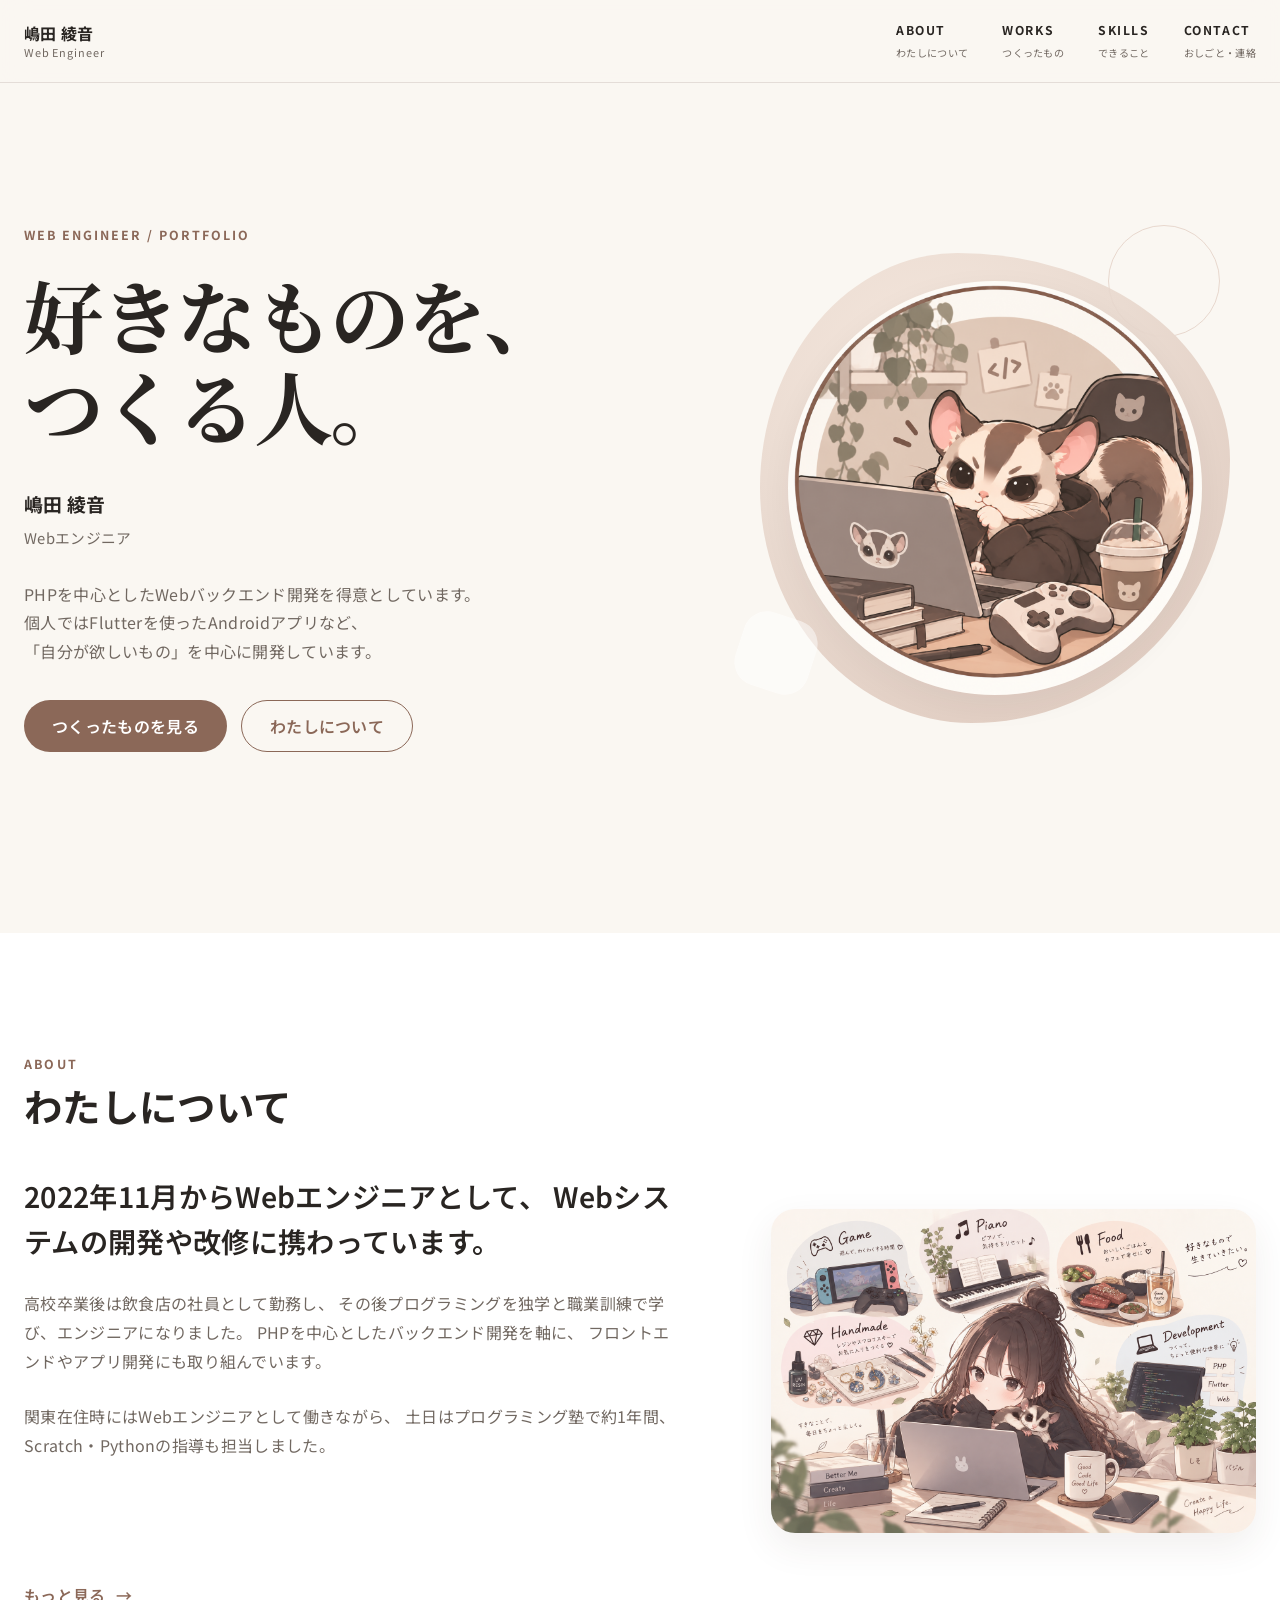
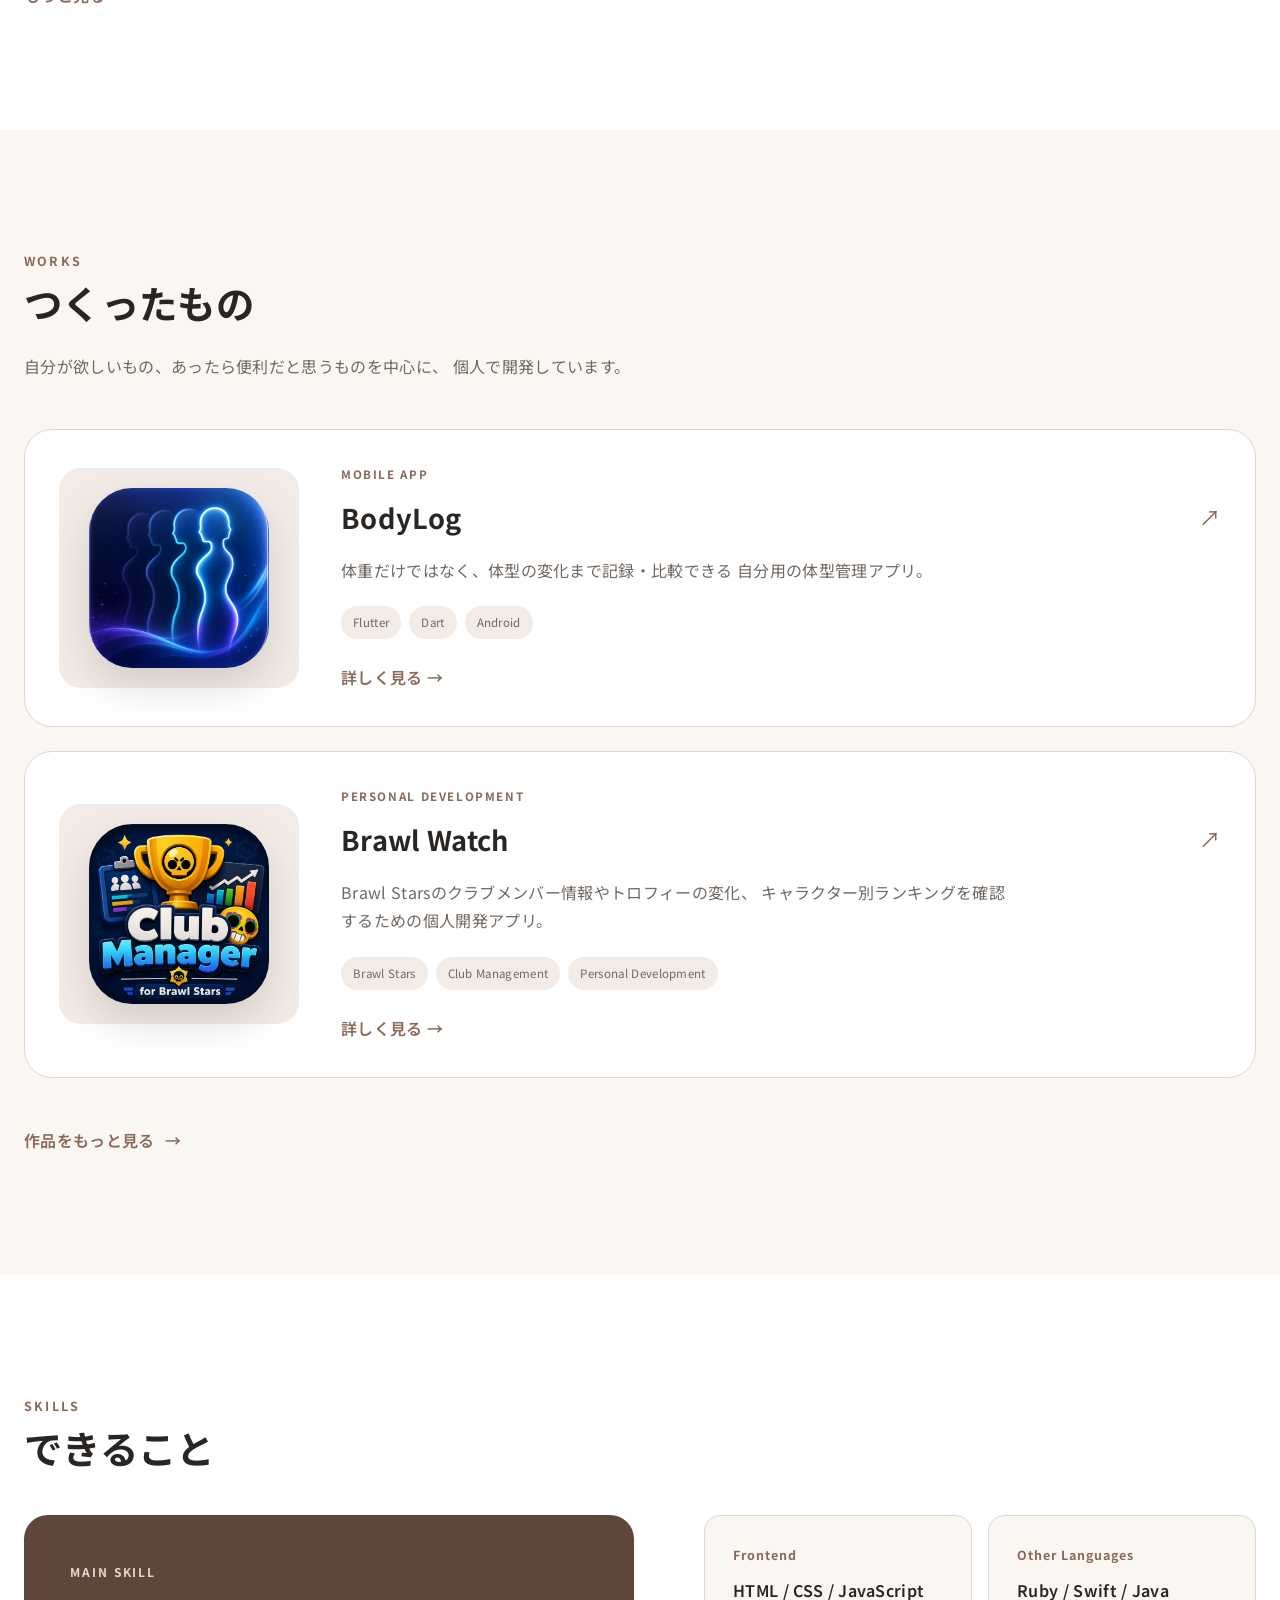
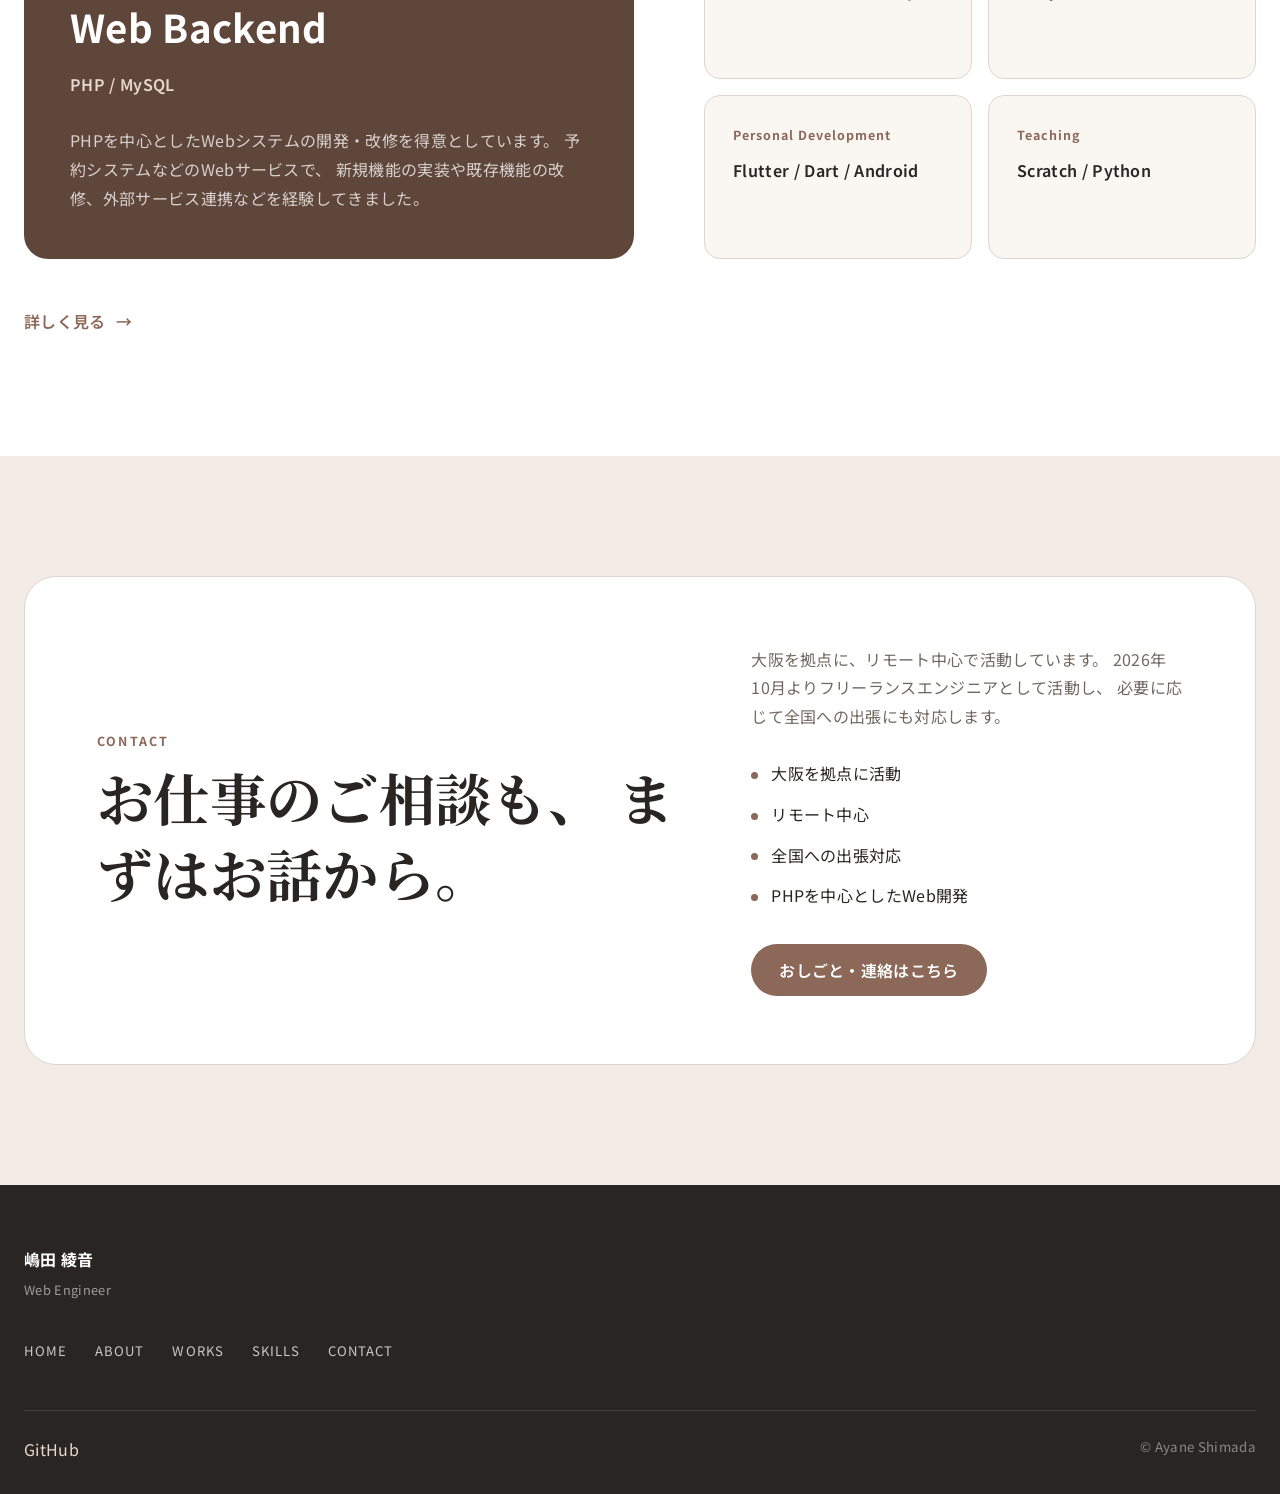
==== commit 1d6c08e1: "わたしについて画面を動かす" ====
--- a/index.html
+++ b/index.html
@@ -4,14 +4,40 @@
   <meta charset="UTF-8">
   <meta name="viewport" content="width=device-width, initial-scale=1.0">
 
-  <title>嶋田 綾音 | Webエンジニア</title>
+  <title>嶋田 綾音 | Webエンジニア ポートフォリオ</title>
   <meta
     name="description"
-    content="PHPを中心としたWeb開発を得意とするWebエンジニア、嶋田綾音のポートフォリオサイトです。個人ではFlutterやAndroidアプリの開発も行っています。"
+    content="PHPを中心としたWebバックエンド開発を得意とするWebエンジニア、嶋田綾音のポートフォリオサイトです。実務経験や個人開発、スキルをご紹介しています。"
   >
+  <meta name="robots" content="index, follow">
 
   <link rel="stylesheet" href="./assets/css/style.css">
   <link rel="stylesheet" href="./assets/css/responsive.css">
+
+  <style>
+    .about-home-interests {
+      margin: 36px 0 0;
+    }
+
+    .about-home-interests-image {
+      display: block;
+      width: 100%;
+      height: auto;
+      border-radius: 24px;
+      object-fit: cover;
+      box-shadow: 0 14px 36px rgba(73, 54, 44, 0.08);
+    }
+
+    @media (max-width: 768px) {
+      .about-home-interests {
+        margin-top: 28px;
+      }
+
+      .about-home-interests-image {
+        border-radius: 18px;
+      }
+    }
+  </style>
 </head>
 
 <body>
@@ -22,12 +48,12 @@
   <header class="site-header">
     <div class="header-inner">
 
-      <a href="./" class="site-logo">
+      <a href="./" class="site-logo" aria-label="嶋田綾音 ポートフォリオ ホーム">
         <span class="site-logo-name">嶋田 綾音</span>
         <span class="site-logo-role">Web Engineer</span>
       </a>
 
-      <nav class="global-nav" aria-label="メインナビゲーション">
+      <nav id="global-navigation" class="global-nav" aria-label="メインナビゲーション">
         <ul class="global-nav-list">
           <li>
             <a href="./about/">
@@ -64,6 +90,7 @@
         type="button"
         aria-label="メニューを開く"
         aria-expanded="false"
+        aria-controls="global-navigation"
       >
         <span></span>
         <span></span>
@@ -97,8 +124,8 @@
           </div>
 
           <p class="hero-description">
-            PHPを中心としたWeb開発を得意としています。<br>
-            個人ではFlutterやAndroidアプリなど、<br class="pc-only">
+            PHPを中心としたWebバックエンド開発を得意としています。<br>
+            個人ではFlutterを使ったAndroidアプリなど、<br class="pc-only">
             「自分が欲しいもの」を中心に開発しています。
           </p>
 
@@ -116,19 +143,13 @@
 
         <div class="hero-visual">
           <div class="hero-image-frame">
-
-            <!--
-              後で仕事用アイコンを
-              assets/images/common/profile-main.png
-              に保存したら表示されます。
-            -->
-
             <img
               src="./assets/images/common/profile-main.png"
               alt="嶋田綾音の仕事用アイコン"
               class="hero-image"
+              decoding="async"
+              fetchpriority="high"
             >
-
           </div>
         </div>
 
@@ -156,41 +177,27 @@
             </p>
 
             <p class="about-home-text">
-              高校卒業後は飲食店に勤務し、その後プログラミングを
-              独学と職業訓練で学び、エンジニアになりました。
+              高校卒業後は飲食店の社員として勤務し、
+              その後プログラミングを独学と職業訓練で学び、エンジニアになりました。
               PHPを中心としたバックエンド開発を軸に、
               フロントエンドやアプリ開発にも取り組んでいます。
             </p>
-          </div>
-
-          <div class="interest-list">
-
-            <div class="interest-item">
-              <span class="interest-icon">🎮</span>
-              <span class="interest-name">GAME</span>
-            </div>
-
-            <div class="interest-item">
-              <span class="interest-icon">🎹</span>
-              <span class="interest-name">PIANO</span>
-            </div>
-
-            <div class="interest-item">
-              <span class="interest-icon">🧵</span>
-              <span class="interest-name">HANDMADE</span>
-            </div>
-
-            <div class="interest-item">
-              <span class="interest-icon">🍚</span>
-              <span class="interest-name">FOOD</span>
-            </div>
-
-            <div class="interest-item">
-              <span class="interest-icon">💻</span>
-              <span class="interest-name">DEVELOPMENT</span>
-            </div>
-
-          </div>
+
+            <p class="about-home-text">
+              関東在住時にはWebエンジニアとして働きながら、
+              土日はプログラミング塾で約1年間、Scratch・Pythonの指導も担当しました。
+            </p>
+          </div>
+
+          <figure class="about-home-interests">
+            <img
+              src="./assets/images/common/interests.png"
+              alt="ゲーム、ピアノ、焼肉などのおいしいもの、レジンやスワロフスキーを使ったアクセサリー制作、Web・アプリ開発、シソとバジル栽培など、好きなものをまとめたイラスト"
+              class="about-home-interests-image"
+              loading="lazy"
+              decoding="async"
+            >
+          </figure>
 
         </div>
 
@@ -221,24 +228,34 @@
           個人で開発しています。
         </p>
 
-        <div class="works-grid">
+        <div class="home-works-list">
 
           <!-- BodyLog -->
-          <article class="work-card">
-            <a href="./works/bodylog/" class="work-card-link">
-
-              <div class="work-card-image">
-                <div class="work-card-placeholder">
-                  BodyLog Screenshot
+          <article class="home-work-item">
+            <a
+              href="./works/bodylog/"
+              class="home-work-link"
+              aria-label="BodyLogの詳細を見る"
+            >
+              <div class="home-work-icon-wrap">
+                <img
+                  src="./assets/images/bodylog/bodylog-icon.png"
+                  alt="BodyLog アプリアイコン"
+                  class="home-work-icon"
+                  width="180"
+                  height="180"
+                  loading="lazy"
+                  decoding="async"
+                >
+              </div>
+
+              <div class="home-work-content">
+                <p class="work-card-category">MOBILE APP</p>
+
+                <div class="home-work-title-row">
+                  <h3 class="work-card-title">BodyLog</h3>
+                  <span class="home-work-arrow" aria-hidden="true">↗</span>
                 </div>
-              </div>
-
-              <div class="work-card-body">
-                <p class="work-card-category">MOBILE APP</p>
-
-                <h3 class="work-card-title">
-                  BodyLog
-                </h3>
 
                 <p class="work-card-description">
                   体重だけではなく、体型の変化まで記録・比較できる
@@ -251,47 +268,51 @@
                   <li>Android</li>
                 </ul>
 
-                <span class="work-card-more">
-                  詳しく見る →
-                </span>
+                <span class="work-card-more">詳しく見る →</span>
               </div>
-
             </a>
           </article>
 
-
           <!-- Brawl Watch -->
-          <article class="work-card">
-            <a href="./works/brawl-watch/" class="work-card-link">
-
-              <div class="work-card-image">
-                <div class="work-card-placeholder">
-                  Brawl Watch Screenshot
+          <article class="home-work-item">
+            <a
+              href="./works/brawl-watch/"
+              class="home-work-link"
+              aria-label="Brawl Watchの詳細を見る"
+            >
+              <div class="home-work-icon-wrap">
+                <img
+                  src="./assets/images/brawl-watch/icon.png"
+                  alt="Brawl Watch アプリアイコン"
+                  class="home-work-icon"
+                  width="180"
+                  height="180"
+                  loading="lazy"
+                  decoding="async"
+                >
+              </div>
+
+              <div class="home-work-content">
+                <p class="work-card-category">PERSONAL DEVELOPMENT</p>
+
+                <div class="home-work-title-row">
+                  <h3 class="work-card-title">Brawl Watch</h3>
+                  <span class="home-work-arrow" aria-hidden="true">↗</span>
                 </div>
+
+                <p class="work-card-description">
+                  Brawl Starsのクラブメンバー情報やトロフィーの変化、
+                  キャラクター別ランキングを確認するための個人開発アプリ。
+                </p>
+
+                <ul class="tag-list" aria-label="プロジェクト分類">
+                  <li>Brawl Stars</li>
+                  <li>Club Management</li>
+                  <li>Personal Development</li>
+                </ul>
+
+                <span class="work-card-more">詳しく見る →</span>
               </div>
-
-              <div class="work-card-body">
-                <p class="work-card-category">PERSONAL DEVELOPMENT</p>
-
-                <h3 class="work-card-title">
-                  Brawl Watch
-                </h3>
-
-                <p class="work-card-description">
-                  Brawl Starsをより楽しむために制作している
-                  個人開発プロジェクト。
-                </p>
-
-                <ul class="tag-list" aria-label="使用技術">
-                  <li>Personal App</li>
-                  <li>Game</li>
-                </ul>
-
-                <span class="work-card-more">
-                  詳しく見る →
-                </span>
-              </div>
-
             </a>
           </article>
 
@@ -337,7 +358,7 @@
             <p class="skills-home-description">
               PHPを中心としたWebシステムの開発・改修を得意としています。
               予約システムなどのWebサービスで、
-              機能追加や既存機能の改修を経験してきました。
+              新規機能の実装や既存機能の改修、外部サービス連携などを経験してきました。
             </p>
           </div>
 
@@ -415,7 +436,8 @@
 
             <p class="contact-home-description">
               大阪を拠点に、リモート中心で活動しています。
-              必要に応じて全国への出張にも対応しています。
+              2026年10月よりフリーランスエンジニアとして活動し、
+              必要に応じて全国への出張にも対応します。
             </p>
 
             <ul class="work-style-list">
--- a/assets/css/style.css
+++ b/assets/css/style.css
@@ -3524,4 +3524,529 @@
     min-height: auto;
   }
 
+}
+
+/* =========================
+   HOME Works - Horizontal
+========================= */
+
+.home-works-list {
+  display: grid;
+  gap: 24px;
+}
+
+.home-work-item {
+  border: 1px solid var(--color-border);
+  border-radius: 28px;
+  background: var(--color-surface);
+  overflow: hidden;
+}
+
+.home-work-link {
+  display: grid;
+  grid-template-columns: minmax(180px, 240px) 1fr;
+  gap: 42px;
+  align-items: center;
+  padding: 34px;
+  color: inherit;
+  text-decoration: none;
+  transition:
+    transform var(--transition),
+    box-shadow var(--transition),
+    border-color var(--transition);
+}
+
+.home-work-link:hover {
+  transform: translateY(-4px);
+}
+
+.home-work-icon-wrap {
+  min-height: 220px;
+  display: grid;
+  place-items: center;
+  border-radius: 22px;
+  background: var(--color-surface-soft);
+}
+
+.home-work-icon {
+  display: block;
+  width: min(76%, 180px);
+  height: auto;
+  aspect-ratio: 1;
+  object-fit: cover;
+  border-radius: 24%;
+  box-shadow: 0 18px 40px rgba(28, 21, 17, 0.14);
+}
+
+.home-work-content {
+  min-width: 0;
+}
+
+.home-work-title-row {
+  display: flex;
+  justify-content: space-between;
+  align-items: center;
+  gap: 20px;
+  margin-bottom: 14px;
+}
+
+.home-work-title-row .work-card-title {
+  margin: 0;
+}
+
+.home-work-arrow {
+  flex: 0 0 auto;
+  font-size: 1.35rem;
+  color: var(--color-accent);
+  transition: transform var(--transition);
+}
+
+.home-work-link:hover .home-work-arrow {
+  transform: translate(4px, -4px);
+}
+
+.home-work-content .work-card-description {
+  max-width: 680px;
+}
+
+.home-work-content .tag-list {
+  margin-top: 22px;
+}
+
+.home-work-content .work-card-more {
+  display: inline-block;
+  margin-top: 24px;
+}
+
+@media (max-width: 768px) {
+  .home-work-link {
+    grid-template-columns: 108px 1fr;
+    gap: 20px;
+    align-items: start;
+    padding: 22px;
+  }
+
+  .home-work-icon-wrap {
+    min-height: 108px;
+    border-radius: 18px;
+  }
+
+  .home-work-icon {
+    width: 82px;
+    border-radius: 22%;
+  }
+
+  .home-work-title-row {
+    gap: 12px;
+  }
+
+  .home-work-content .tag-list {
+    margin-top: 16px;
+  }
+
+  .home-work-content .work-card-more {
+    margin-top: 18px;
+  }
+}
+
+@media (max-width: 520px) {
+  .home-work-link {
+    grid-template-columns: 88px 1fr;
+    gap: 16px;
+    padding: 18px;
+  }
+
+  .home-work-icon-wrap {
+    min-height: 88px;
+  }
+
+  .home-work-icon {
+    width: 68px;
+  }
+
+  .home-work-arrow {
+    display: none;
+  }
+}
+
+.values-layout {
+  display: grid;
+  grid-template-columns: 0.75fr 1.4fr;
+  gap: 100px;
+  align-items: start;
+}
+
+.values-intro {
+  position: sticky;
+  top: 140px;
+}
+
+.values-intro-text {
+  margin-top: 32px;
+  color: var(--color-text-sub);
+  line-height: 2;
+}
+
+.values-list {
+  border-top: 1px solid var(--color-border);
+}
+
+.value-story {
+  display: grid;
+  grid-template-columns: 70px 1fr;
+  gap: 24px;
+  padding: 52px 0;
+  border-bottom: 1px solid var(--color-border);
+
+  opacity: 0;
+  transform: translateY(28px);
+  transition:
+    opacity 0.7s ease,
+    transform 0.7s ease;
+}
+
+.value-story.is-visible {
+  opacity: 1;
+  transform: translateY(0);
+}
+
+.value-story-number {
+  font-family: var(--font-serif);
+  font-size: 0.8rem;
+  color: var(--color-text-sub);
+}
+
+.value-story h3 {
+  margin: 0 0 18px;
+  font-size: clamp(1.35rem, 2vw, 1.8rem);
+  font-family: var(--font-serif);
+}
+
+.value-story p {
+  margin: 0;
+  line-height: 2;
+  color: var(--color-text-sub);
+}
+
+@media (max-width: 768px) {
+  .values-layout {
+    grid-template-columns: 1fr;
+    gap: 48px;
+  }
+
+  .values-intro {
+    position: static;
+  }
+
+  .value-story {
+    grid-template-columns: 42px 1fr;
+    gap: 14px;
+    padding: 38px 0;
+  }
+}
+
+.interests-lead {
+  margin: 24px 0 56px;
+  max-width: 620px;
+  line-height: 2;
+  color: var(--color-text-sub);
+}
+
+.interests-showcase {
+  display: grid;
+  grid-template-columns: 1.45fr 0.75fr;
+  gap: 64px;
+  align-items: center;
+}
+
+.interests-visual {
+  overflow: hidden;
+  border-radius: 28px;
+}
+
+.interests-image {
+  width: 100%;
+  display: block;
+  transition: transform 0.8s cubic-bezier(.2,.8,.2,1);
+}
+
+.interests-visual:hover .interests-image {
+  transform: scale(1.025);
+}
+
+.interests-notes {
+  border-top: 1px solid var(--color-border);
+}
+
+.interest-note {
+  display: grid;
+  grid-template-columns: 38px 1fr;
+  gap: 16px;
+
+  padding: 25px 0;
+  border-bottom: 1px solid var(--color-border);
+
+  opacity: 0;
+  transform: translateX(20px);
+
+  transition:
+    opacity 0.65s ease,
+    transform 0.65s ease;
+}
+
+.interest-note.is-visible {
+  opacity: 1;
+  transform: translateX(0);
+}
+
+.interest-note > span {
+  font-size: 0.72rem;
+  color: var(--color-text-sub);
+  padding-top: 3px;
+}
+
+.interest-note strong {
+  display: block;
+  margin-bottom: 8px;
+  font-size: 0.82rem;
+  letter-spacing: 0.12em;
+}
+
+.interest-note p {
+  margin: 0;
+  line-height: 1.8;
+  color: var(--color-text-sub);
+  font-size: 0.93rem;
+}
+
+@media (max-width: 768px) {
+  .interests-lead {
+    margin-bottom: 32px;
+  }
+
+  .interests-showcase {
+    grid-template-columns: 1fr;
+    gap: 32px;
+  }
+
+  .interests-visual {
+    border-radius: 18px;
+  }
+
+  .interest-note {
+    padding: 20px 0;
+  }
+}
+
+/* ==================================================
+   ABOUT PAGE ANIMATION
+================================================== */
+
+
+/* ------------------------------
+   Profile
+------------------------------ */
+
+.about-profile-name {
+  opacity: 0;
+  transform: translateY(18px);
+
+  transition:
+    opacity 0.7s ease,
+    transform 0.7s ease;
+}
+
+.about-profile-name.is-visible {
+  opacity: 1;
+  transform: translateY(0);
+}
+
+.profile-row {
+  opacity: 0;
+  transform: translateY(14px);
+
+  transition:
+    opacity 0.6s ease,
+    transform 0.6s ease;
+}
+
+.profile-row.is-visible {
+  opacity: 1;
+  transform: translateY(0);
+}
+
+.about-profile-text {
+  opacity: 0;
+  transform: translateY(16px);
+
+  transition:
+    opacity 0.7s ease,
+    transform 0.7s ease;
+}
+
+.about-profile-text.is-visible {
+  opacity: 1;
+  transform: translateY(0);
+}
+
+
+/* ------------------------------
+   Career
+------------------------------ */
+
+.career-timeline {
+  position: relative;
+}
+
+.career-timeline::before {
+  transform: scaleY(0);
+  transform-origin: top;
+
+  transition:
+    transform 1.5s cubic-bezier(.22, 1, .36, 1);
+}
+
+.career-timeline.is-visible::before {
+  transform: scaleY(1);
+}
+
+.career-item {
+  opacity: 0;
+
+  transition:
+    opacity 0.75s ease,
+    transform 0.75s cubic-bezier(.22, 1, .36, 1);
+}
+
+.career-item:nth-child(odd) {
+  transform: translateX(-24px);
+}
+
+.career-item:nth-child(even) {
+  transform: translateX(24px);
+}
+
+.career-item.is-visible {
+  opacity: 1;
+  transform: translateX(0);
+}
+
+.career-marker {
+  transform: scale(0);
+
+  transition:
+    transform 0.45s cubic-bezier(.22, 1.4, .36, 1);
+}
+
+.career-item.is-visible .career-marker {
+  transform: scale(1);
+}
+
+
+/* ------------------------------
+   Work Style
+------------------------------ */
+
+.value-story {
+  opacity: 0;
+  transform: translateY(28px);
+
+  transition:
+    opacity 0.7s ease,
+    transform 0.7s cubic-bezier(.22, 1, .36, 1);
+}
+
+.value-story.is-visible {
+  opacity: 1;
+  transform: translateY(0);
+}
+
+
+/* ------------------------------
+   Interests
+------------------------------ */
+
+.interests-visual {
+  opacity: 0;
+  transform:
+    translateY(24px)
+    scale(0.98);
+
+  transition:
+    opacity 0.9s ease,
+    transform 0.9s cubic-bezier(.22, 1, .36, 1);
+}
+
+.interests-visual.is-visible {
+  opacity: 1;
+  transform:
+    translateY(0)
+    scale(1);
+}
+
+.interests-image {
+  display: block;
+  width: 100%;
+
+  transition:
+    transform 0.8s cubic-bezier(.22, 1, .36, 1);
+}
+
+.interests-visual:hover .interests-image {
+  transform: scale(1.025);
+}
+
+.interest-note {
+  opacity: 0;
+  transform: translateX(22px);
+
+  transition:
+    opacity 0.65s ease,
+    transform 0.65s cubic-bezier(.22, 1, .36, 1);
+}
+
+.interest-note.is-visible {
+  opacity: 1;
+  transform: translateX(0);
+}
+
+
+/* ------------------------------
+   Connection
+------------------------------ */
+
+.connection-card {
+  opacity: 0;
+  transform: translateY(28px);
+
+  transition:
+    opacity 0.9s ease,
+    transform 0.9s cubic-bezier(.22, 1, .36, 1);
+}
+
+.connection-card.is-visible {
+  opacity: 1;
+  transform: translateY(0);
+}
+
+
+/* ------------------------------
+   Accessibility
+------------------------------ */
+
+@media (prefers-reduced-motion: reduce) {
+
+  .about-profile-name,
+  .profile-row,
+  .about-profile-text,
+  .career-timeline::before,
+  .career-item,
+  .career-marker,
+  .value-story,
+  .interests-visual,
+  .interests-image,
+  .interest-note,
+  .connection-card {
+    transition: none !important;
+  }
 }
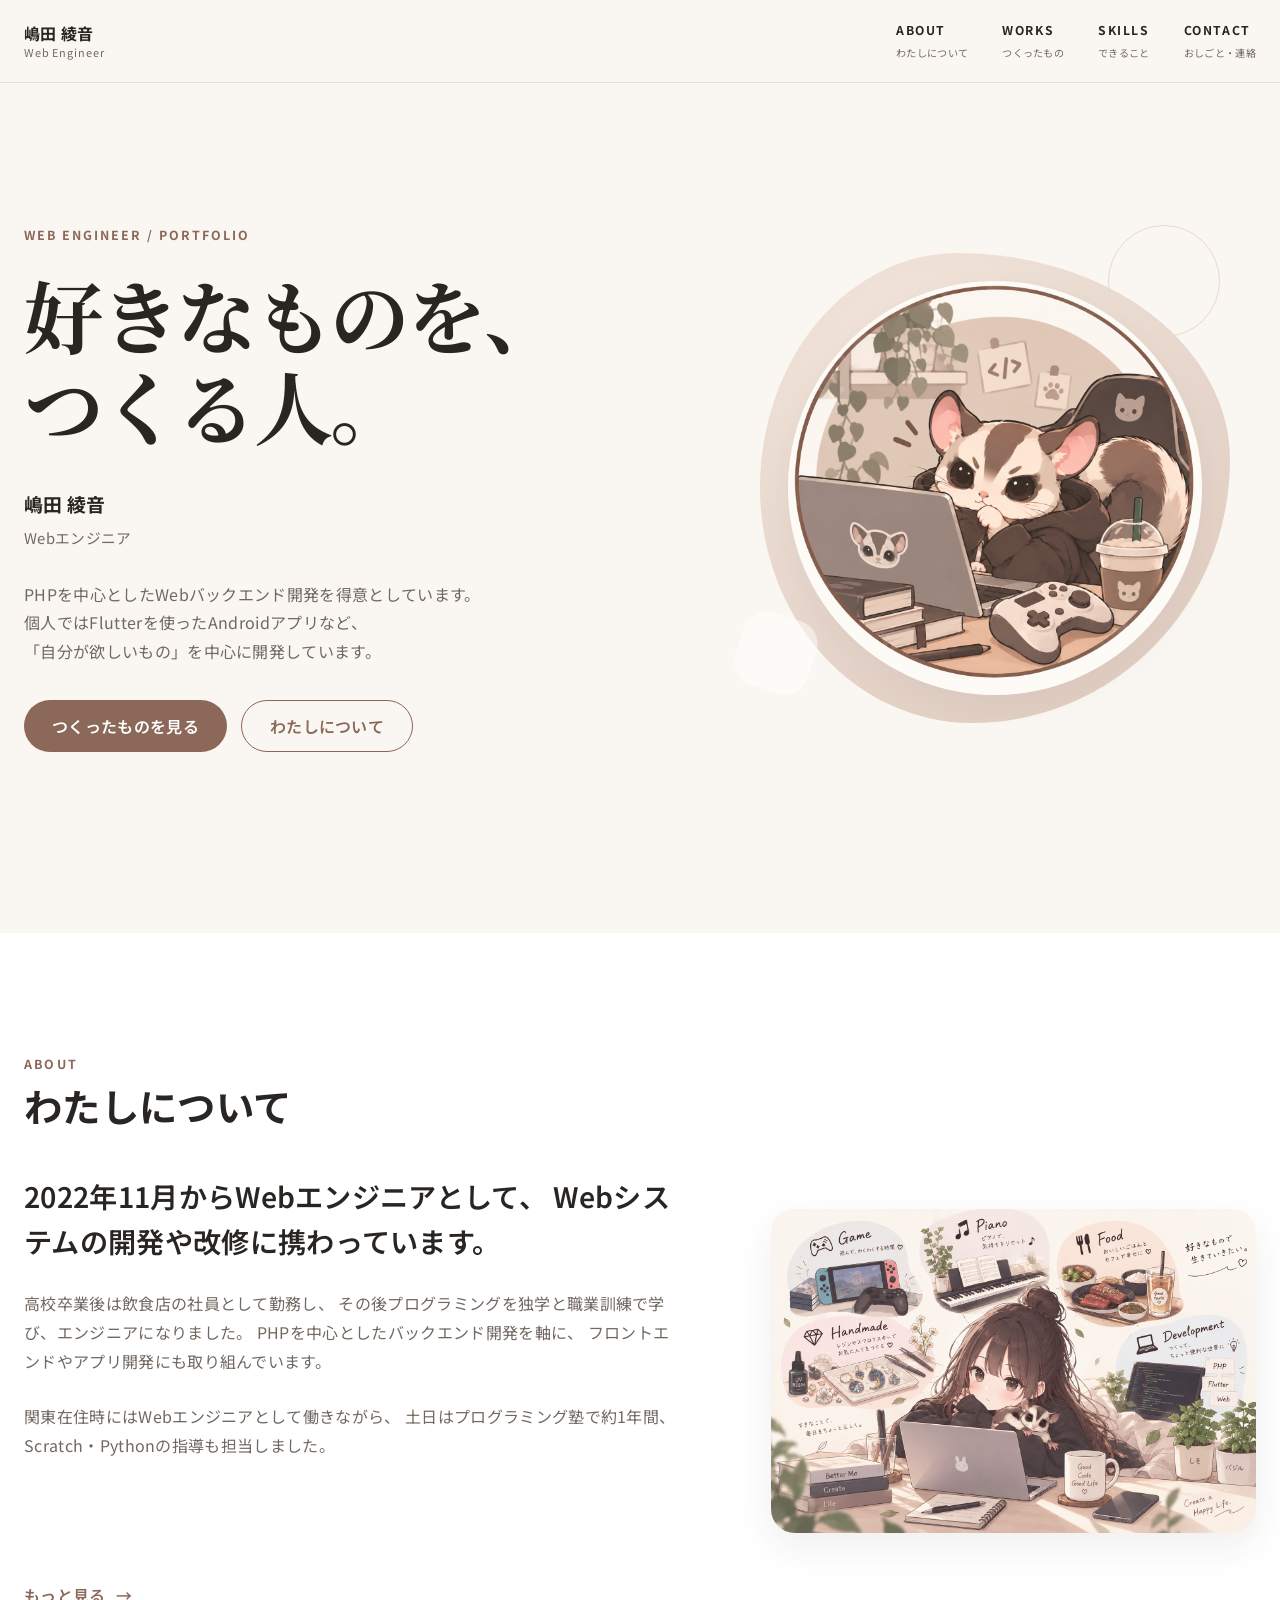
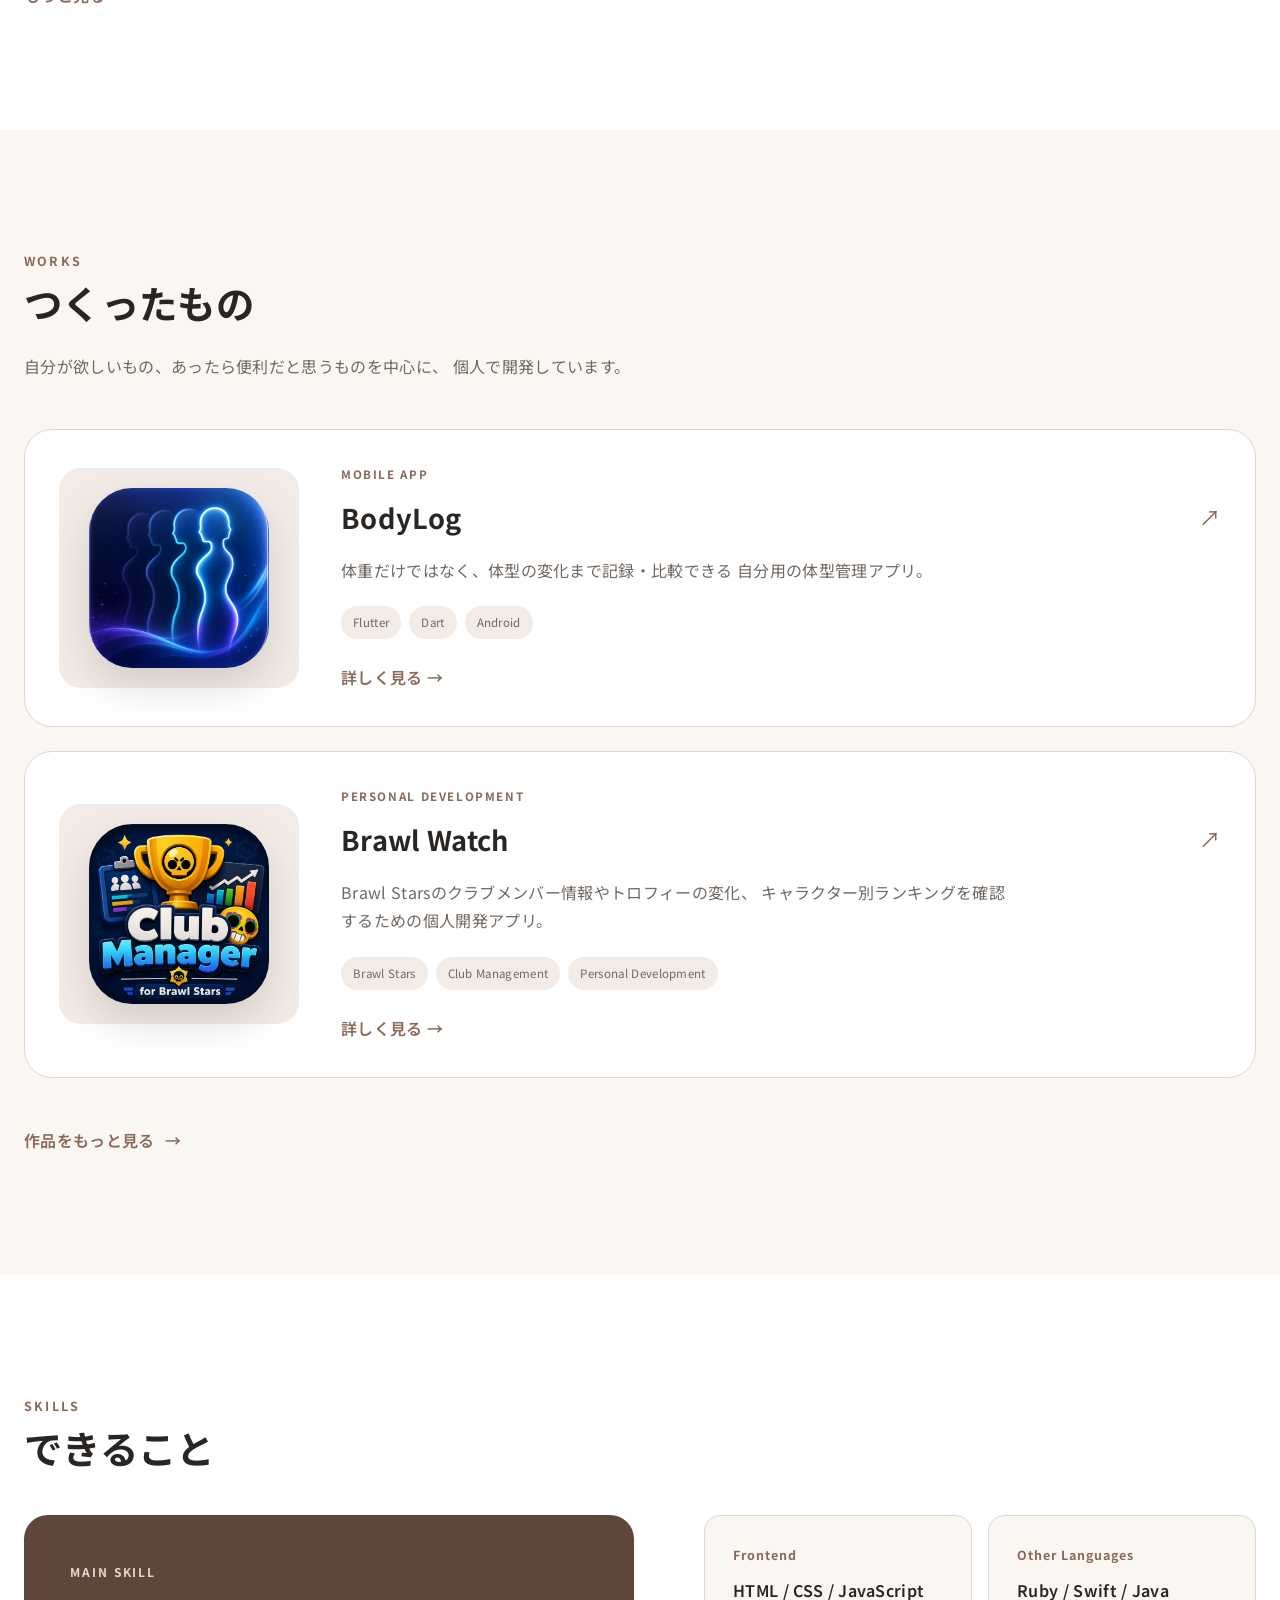
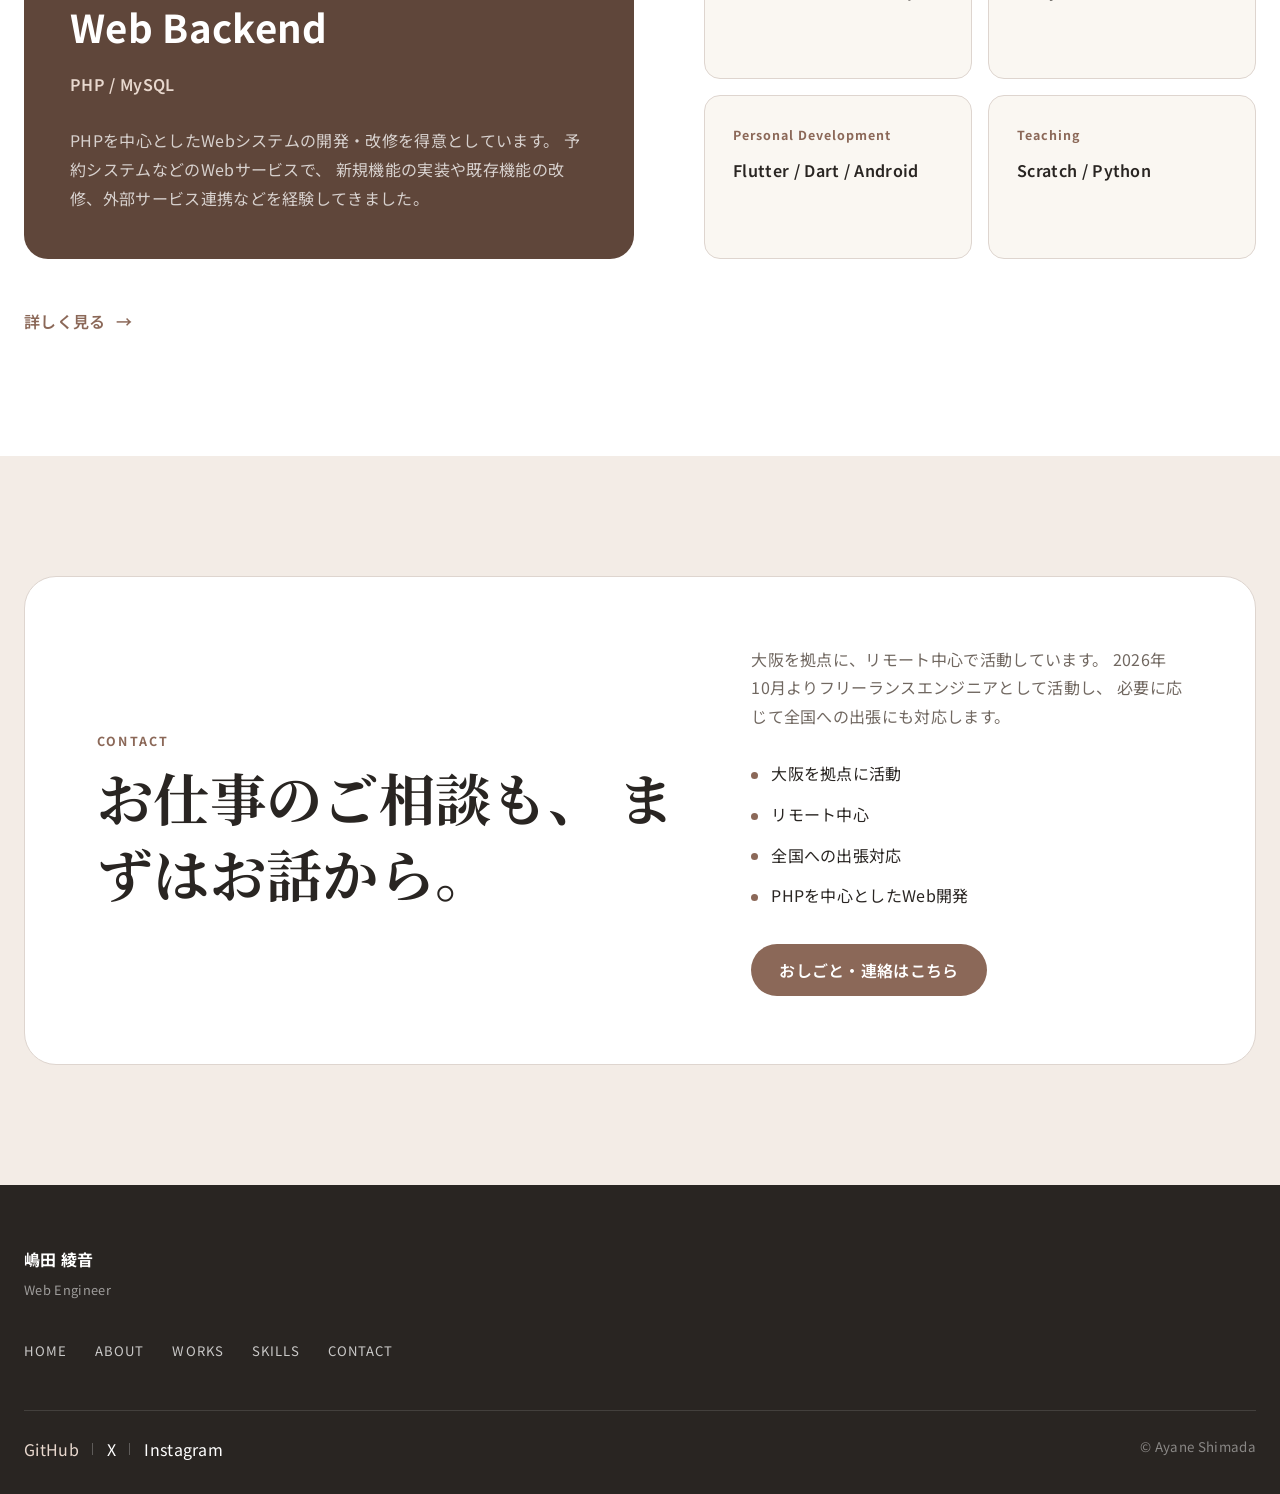
==== commit 264f7d62: "ｘとインスタの情報追加" ====
--- a/index.html
+++ b/index.html
@@ -498,18 +498,28 @@
       </nav>
 
       <div class="footer-bottom">
-        <a
-          href="https://github.com/shima0924-a"
-          target="_blank"
-          rel="noopener noreferrer"
-          class="footer-github"
-        >
-          GitHub
-        </a>
-
-        <small class="copyright">
-          © Ayane Shimada
-        </small>
+        <div class="footer-socials">
+            <a
+            href="https://github.com/shima0924-a"
+            target="_blank"
+            rel="noopener noreferrer"
+            class="footer-github"
+            >GitHub</a>
+
+            <a
+            href="https://x.com/momonga_job"
+            target="_blank"
+            rel="noopener noreferrer"
+            >X</a>
+
+            <a
+            href="https://www.instagram.com/d_shima.gogoj/"
+            target="_blank"
+            rel="noopener noreferrer"
+            >Instagram</a>
+        </div>
+
+        <small class="copyright">© Ayane Shimada</small>
       </div>
 
     </div>
--- a/assets/css/style.css
+++ b/assets/css/style.css
@@ -3165,56 +3165,6 @@
 }
 
 /* =========================
-   Contact Page
-========================= */
-
-.contact-page-hero {
-  background:
-    linear-gradient(
-      135deg,
-      var(--color-bg),
-      #f1e8df
-    );
-}
-
-.contact-hero-message {
-  min-height: 350px;
-
-  padding: 48px;
-
-  display: flex;
-  flex-direction: column;
-  justify-content: center;
-
-  border-radius: 30px;
-
-  background: #5f463a;
-
-  color: #fff;
-}
-
-.contact-hero-small {
-  margin: 0 0 18px;
-
-  color: var(--color-accent-soft);
-
-  font-size: 0.72rem;
-  font-weight: 700;
-  letter-spacing: 0.16em;
-}
-
-.contact-hero-main {
-  margin: 0;
-
-  font-family: var(--font-serif);
-
-  font-size: clamp(3rem, 6vw, 5.5rem);
-
-  line-height: 1.25;
-}
-
-
-/* =========================
    Intro
 ========================= */
 
@@ -4049,4 +3999,1831 @@
   .connection-card {
     transition: none !important;
   }
+}
+
+/* ==================================================
+   HOME ANIMATION
+================================================== */
+
+
+/* ------------------------------
+   Hero
+------------------------------ */
+
+.hero-label,
+.hero-title,
+.hero-profile,
+.hero-description,
+.hero-actions,
+.hero-visual {
+  opacity: 0;
+  transform: translateY(20px);
+
+  transition:
+    opacity 0.8s ease,
+    transform 0.8s cubic-bezier(.22, 1, .36, 1);
+}
+
+.hero-label.is-visible,
+.hero-title.is-visible,
+.hero-profile.is-visible,
+.hero-description.is-visible,
+.hero-actions.is-visible,
+.hero-visual.is-visible {
+  opacity: 1;
+  transform: translateY(0);
+}
+
+.hero-visual {
+  transform:
+    translateY(20px)
+    scale(0.97);
+}
+
+.hero-visual.is-visible {
+  transform:
+    translateY(0)
+    scale(1);
+}
+
+
+/* ------------------------------
+   About
+------------------------------ */
+
+.about-home-main {
+  opacity: 0;
+  transform: translateX(-24px);
+
+  transition:
+    opacity 0.8s ease,
+    transform 0.8s cubic-bezier(.22, 1, .36, 1);
+}
+
+.about-home-main.is-visible {
+  opacity: 1;
+  transform: translateX(0);
+}
+
+.about-home-interests {
+  opacity: 0;
+  transform:
+    translateX(24px)
+    scale(0.98);
+
+  transition:
+    opacity 0.9s ease,
+    transform 0.9s cubic-bezier(.22, 1, .36, 1);
+}
+
+.about-home-interests.is-visible {
+  opacity: 1;
+  transform:
+    translateX(0)
+    scale(1);
+}
+
+
+/* ------------------------------
+   Works
+------------------------------ */
+
+.home-work-item {
+  opacity: 0;
+  transform: translateY(26px);
+
+  transition:
+    opacity 0.75s ease,
+    transform 0.75s cubic-bezier(.22, 1, .36, 1);
+}
+
+.home-work-item.is-visible {
+  opacity: 1;
+  transform: translateY(0);
+}
+
+.home-work-link {
+  transition:
+    transform 0.35s ease,
+    box-shadow 0.35s ease;
+}
+
+.home-work-link:hover {
+  transform: translateY(-5px);
+}
+
+
+/* ------------------------------
+   Skills
+------------------------------ */
+
+.skills-home-main {
+  opacity: 0;
+  transform: translateX(-20px);
+
+  transition:
+    opacity 0.8s ease,
+    transform 0.8s cubic-bezier(.22, 1, .36, 1);
+}
+
+.skills-home-main.is-visible {
+  opacity: 1;
+  transform: translateX(0);
+}
+
+.skill-summary {
+  opacity: 0;
+  transform: translateX(18px);
+
+  transition:
+    opacity 0.65s ease,
+    transform 0.65s cubic-bezier(.22, 1, .36, 1);
+}
+
+.skill-summary.is-visible {
+  opacity: 1;
+  transform: translateX(0);
+}
+
+
+/* ------------------------------
+   Contact
+------------------------------ */
+
+.contact-home {
+  opacity: 0;
+  transform: translateY(28px);
+
+  transition:
+    opacity 0.9s ease,
+    transform 0.9s cubic-bezier(.22, 1, .36, 1);
+}
+
+.contact-home.is-visible {
+  opacity: 1;
+  transform: translateY(0);
+}
+
+
+/* ------------------------------
+   Reduce Motion
+------------------------------ */
+
+@media (prefers-reduced-motion: reduce) {
+
+  .hero-label,
+  .hero-title,
+  .hero-profile,
+  .hero-description,
+  .hero-actions,
+  .hero-visual,
+  .about-home-main,
+  .about-home-interests,
+  .home-work-item,
+  .skills-home-main,
+  .skill-summary,
+  .contact-home {
+    opacity: 1 !important;
+    transform: none !important;
+    transition: none !important;
+  }
+}
+
+@media (min-width: 769px) {
+  .hero-image-frame {
+    animation: heroFloat 5s ease-in-out infinite;
+  }
+
+  @keyframes heroFloat {
+    0%,
+    100% {
+      transform: translateY(0);
+    }
+
+    50% {
+      transform: translateY(-8px);
+    }
+  }
+}
+
+/* WORKS PAGE - animation / polish
+   Add to the end of assets/css/style.css */
+
+.works-hero-word span {display:block;opacity:0;transform:translateX(28px);transition:opacity .7s ease,transform .7s cubic-bezier(.22,1,.36,1)}
+.works-page-hero.is-visible .works-hero-word span {opacity:1;transform:translateX(0)}
+.works-page-hero.is-visible .works-hero-word span:nth-child(1){transition-delay:.15s}
+.works-page-hero.is-visible .works-hero-word span:nth-child(2){transition-delay:.28s}
+.works-page-hero.is-visible .works-hero-word span:nth-child(3){transition-delay:.41s}
+
+.works-page-card{opacity:0;transition:opacity .8s ease,transform .8s cubic-bezier(.22,1,.36,1)}
+.works-page-card:nth-child(odd){transform:translateX(-32px)}
+.works-page-card:nth-child(even){transform:translateX(32px)}
+.works-page-card.is-visible{opacity:1;transform:translateX(0)}
+.works-page-card-link{transition:transform .35s ease,box-shadow .35s ease}
+.works-page-card-link:hover{transform:translateY(-7px)}
+.works-page-project-icon{transition:transform .45s cubic-bezier(.22,1,.36,1)}
+.works-page-card-link:hover .works-page-project-icon{transform:scale(1.05) rotate(-2deg)}
+.works-page-arrow{transition:transform .3s ease}
+.works-page-card-link:hover .works-page-arrow{transform:translateX(5px)}
+
+.development-process{position:relative;display:grid;grid-template-columns:repeat(4,1fr);gap:0;margin-top:56px}
+.development-process::before{content:"";position:absolute;top:35px;left:8%;width:84%;height:1px;background:var(--color-border);transform:scaleX(0);transform-origin:left;transition:transform 1.4s cubic-bezier(.22,1,.36,1)}
+.development-process.is-visible::before{transform:scaleX(1)}
+.process-card{position:relative;background:transparent;border:0;padding:0 28px 0 0;opacity:0;transform:translateY(24px);transition:opacity .7s ease,transform .7s cubic-bezier(.22,1,.36,1)}
+.process-card::before{content:"";width:10px;height:10px;display:block;margin-bottom:28px;border-radius:50%;background:var(--color-text);transform:scale(0);transition:transform .4s cubic-bezier(.22,1.4,.36,1)}
+.process-card.is-visible{opacity:1;transform:translateY(0)}
+.process-card.is-visible::before{transform:scale(1)}
+
+.github-card{opacity:0;transform:translateY(28px);transition:opacity .9s ease,transform .9s cubic-bezier(.22,1,.36,1)}
+.github-card.is-visible{opacity:1;transform:translateY(0)}
+
+@media (max-width:768px){.works-page-card:nth-child(odd),.works-page-card:nth-child(even){transform:translateY(24px)}.works-page-card.is-visible{transform:translateY(0)}.development-process{grid-template-columns:1fr;gap:32px;padding-left:28px}.development-process::before{top:0;left:4px;width:1px;height:100%;transform:scaleY(0);transform-origin:top}.development-process.is-visible::before{transform:scaleY(1)}.process-card{padding:0}.process-card::before{position:absolute;left:-28px;top:7px;margin:0}}
+
+@media (prefers-reduced-motion:reduce){.works-hero-word span,.works-page-card,.works-page-card-link,.works-page-project-icon,.works-page-arrow,.development-process::before,.process-card,.process-card::before,.github-card{transition:none!important;animation:none!important}.works-hero-word span,.works-page-card,.process-card,.github-card{opacity:1!important;transform:none!important}.development-process::before,.process-card::before{transform:none!important}}
+
+
+/* ==================================================
+   SKILLS PAGE COMPLETE
+   Add to the end of assets/css/style.css
+================================================== */
+
+/* Hero */
+.skills-page-hero {
+  overflow: hidden;
+}
+
+.skills-hero-tags {
+  display: flex;
+  flex-wrap: wrap;
+  gap: 10px;
+  margin-top: 28px;
+}
+
+.skills-hero-tags span {
+  padding: 8px 12px;
+  border: 1px solid var(--color-border);
+  border-radius: 999px;
+  font-size: 0.78rem;
+  letter-spacing: .03em;
+  color: var(--color-text-sub);
+  background: rgba(255, 255, 255, .35);
+}
+
+.skills-hero-visual {
+  position: relative;
+  min-width: 320px;
+  padding: 42px 44px;
+  border: 1px solid var(--color-border);
+  border-radius: 28px;
+  background:
+    linear-gradient(180deg, rgba(255,255,255,.62), rgba(255,255,255,.2));
+  overflow: hidden;
+}
+
+.skills-hero-visual::after {
+  content: "";
+  position: absolute;
+  width: 180px;
+  height: 180px;
+  right: -70px;
+  bottom: -70px;
+  border-radius: 50%;
+  border: 1px solid var(--color-border);
+  opacity: .65;
+}
+
+.skills-hero-small,
+.skills-hero-sub {
+  margin: 0;
+}
+
+.skills-hero-small {
+  font-size: .72rem;
+  letter-spacing: .14em;
+  color: var(--color-text-sub);
+}
+
+.skills-hero-code {
+  display: flex;
+  gap: 12px;
+  align-items: baseline;
+  margin: 18px 0 10px;
+  font-family: var(--font-serif);
+  font-size: clamp(2.4rem, 5vw, 4.8rem);
+  line-height: 1;
+}
+
+.skills-hero-code span:nth-child(2) {
+  opacity: .35;
+}
+
+.skills-hero-sub {
+  font-size: .92rem;
+  letter-spacing: .06em;
+  color: var(--color-text-sub);
+}
+
+.skills-hero-note {
+  margin: 30px 0 0;
+  line-height: 1.9;
+  color: var(--color-text-sub);
+  font-size: .92rem;
+}
+
+/* Core */
+.skills-core-layout {
+  display: grid;
+  grid-template-columns: minmax(240px, .72fr) minmax(0, 1.45fr);
+  gap: 88px;
+  align-items: start;
+}
+
+.skills-core-heading {
+  position: sticky;
+  top: 130px;
+}
+
+.skills-core-intro {
+  margin: 30px 0 0;
+  line-height: 2;
+  color: var(--color-text-sub);
+}
+
+.skills-core-map {
+  position: relative;
+}
+
+.skills-core-node {
+  position: relative;
+  padding: 32px 34px;
+  border: 1px solid var(--color-border);
+  border-radius: 22px;
+  background: var(--color-surface);
+}
+
+.skills-core-node-main {
+  max-width: 360px;
+}
+
+.skills-core-node-label {
+  display: block;
+  margin-bottom: 12px;
+  font-size: .7rem;
+  letter-spacing: .14em;
+  color: var(--color-text-sub);
+}
+
+.skills-core-node strong {
+  display: block;
+  font-family: var(--font-serif);
+  font-size: clamp(1.8rem, 3vw, 2.7rem);
+}
+
+.skills-core-node small {
+  display: block;
+  margin-top: 8px;
+  color: var(--color-text-sub);
+}
+
+.skills-core-line {
+  width: 1px;
+  height: 54px;
+  margin-left: 42px;
+  background: var(--color-border);
+  transform: scaleY(0);
+  transform-origin: top;
+  transition: transform .9s cubic-bezier(.22,1,.36,1);
+}
+
+.skills-core-map.is-visible .skills-core-line {
+  transform: scaleY(1);
+}
+
+.skills-core-branches {
+  border-top: 1px solid var(--color-border);
+}
+
+.skills-core-branch {
+  display: grid;
+  grid-template-columns: 44px 1fr;
+  gap: 18px;
+  padding: 28px 0;
+  border-bottom: 1px solid var(--color-border);
+  opacity: 0;
+  transform: translateX(22px);
+  transition:
+    opacity .7s ease,
+    transform .7s cubic-bezier(.22,1,.36,1);
+}
+
+.skills-core-branch.is-visible {
+  opacity: 1;
+  transform: translateX(0);
+}
+
+.skills-core-branch > span {
+  font-size: .72rem;
+  color: var(--color-text-sub);
+  padding-top: 4px;
+}
+
+.skills-core-branch p,
+.skills-core-branch h3,
+.skills-core-branch small {
+  margin: 0;
+}
+
+.skills-core-branch p {
+  margin-bottom: 7px;
+  font-size: .68rem;
+  letter-spacing: .14em;
+  color: var(--color-text-sub);
+}
+
+.skills-core-branch h3 {
+  font-size: 1.15rem;
+}
+
+.skills-core-branch small {
+  display: block;
+  margin-top: 9px;
+  line-height: 1.7;
+  color: var(--color-text-sub);
+}
+
+/* Capabilities */
+.skills-capability-list {
+  margin-top: 48px;
+  border-top: 1px solid var(--color-border);
+}
+
+.skills-capability-item {
+  display: grid;
+  grid-template-columns: 54px minmax(0, 1fr) minmax(180px, .55fr);
+  gap: 28px;
+  align-items: center;
+  padding: 34px 0;
+  border-bottom: 1px solid var(--color-border);
+  opacity: 0;
+  transform: translateY(20px);
+  transition:
+    opacity .7s ease,
+    transform .7s cubic-bezier(.22,1,.36,1);
+}
+
+.skills-capability-item.is-visible {
+  opacity: 1;
+  transform: translateY(0);
+}
+
+.skills-capability-index {
+  font-size: .75rem;
+  color: var(--color-text-sub);
+}
+
+.skills-capability-en {
+  margin: 0 0 8px;
+  font-size: .7rem;
+  letter-spacing: .13em;
+  color: var(--color-text-sub);
+}
+
+.skills-capability-main h3 {
+  margin: 0 0 12px;
+  font-size: clamp(1.25rem, 2vw, 1.6rem);
+}
+
+.skills-capability-main > p:last-child {
+  margin: 0;
+  max-width: 720px;
+  line-height: 1.9;
+  color: var(--color-text-sub);
+}
+
+.skills-capability-tags {
+  display: flex;
+  justify-content: flex-end;
+  flex-wrap: wrap;
+  gap: 8px;
+  margin: 0;
+  padding: 0;
+  list-style: none;
+}
+
+.skills-capability-tags li {
+  padding: 7px 10px;
+  border-radius: 999px;
+  background: var(--color-surface-soft);
+  font-size: .72rem;
+  color: var(--color-text-sub);
+}
+
+/* Stack */
+.skills-stack-intro {
+  max-width: 720px;
+  margin: 24px 0 0;
+  line-height: 1.9;
+  color: var(--color-text-sub);
+}
+
+.skills-stack-grid {
+  display: grid;
+  grid-template-columns: repeat(2, minmax(0, 1fr));
+  gap: 20px;
+  margin-top: 48px;
+}
+
+.skills-stack-group {
+  padding: 28px;
+  border: 1px solid var(--color-border);
+  border-radius: 22px;
+  background: var(--color-surface);
+  opacity: 0;
+  transform: translateY(22px);
+  transition:
+    opacity .7s ease,
+    transform .7s cubic-bezier(.22,1,.36,1);
+}
+
+.skills-stack-group.is-visible {
+  opacity: 1;
+  transform: translateY(0);
+}
+
+.skills-stack-group-main {
+  background: var(--color-surface-soft);
+}
+
+.skills-stack-group-wide {
+  grid-column: 1 / -1;
+}
+
+.skills-stack-head {
+  display: flex;
+  justify-content: space-between;
+  gap: 16px;
+  align-items: flex-start;
+  margin-bottom: 24px;
+}
+
+.skills-stack-kicker {
+  margin: 0 0 6px;
+  font-size: .68rem;
+  letter-spacing: .14em;
+  color: var(--color-text-sub);
+}
+
+.skills-stack-head h3 {
+  margin: 0;
+  font-size: 1.35rem;
+}
+
+.skills-stack-status {
+  padding: 6px 9px;
+  border-radius: 999px;
+  border: 1px solid var(--color-border);
+  font-size: .67rem;
+  color: var(--color-text-sub);
+}
+
+.skills-stack-items {
+  display: grid;
+  gap: 10px;
+}
+
+.skills-stack-item {
+  display: flex;
+  justify-content: space-between;
+  gap: 16px;
+  padding: 13px 0;
+  border-top: 1px solid var(--color-border);
+}
+
+.skills-stack-item span {
+  font-weight: 600;
+}
+
+.skills-stack-item small {
+  color: var(--color-text-sub);
+  text-align: right;
+}
+
+.skills-stack-item-strong span {
+  font-family: var(--font-serif);
+  font-size: 1.15rem;
+}
+
+.skills-tool-list {
+  display: flex;
+  flex-wrap: wrap;
+  gap: 10px;
+}
+
+.skills-tool-list span {
+  padding: 9px 12px;
+  border-radius: 999px;
+  background: var(--color-surface-soft);
+  font-size: .76rem;
+}
+
+/* Experience map */
+.skills-experience-map {
+  margin-top: 48px;
+  border-top: 1px solid var(--color-border);
+}
+
+.skills-experience-map-item {
+  display: grid;
+  grid-template-columns: 70px 1fr;
+  gap: 24px;
+  padding: 34px 0;
+  border-bottom: 1px solid var(--color-border);
+  opacity: 0;
+  transform: translateX(-20px);
+  transition:
+    opacity .7s ease,
+    transform .7s cubic-bezier(.22,1,.36,1);
+}
+
+.skills-experience-map-item.is-visible {
+  opacity: 1;
+  transform: translateX(0);
+}
+
+.skills-experience-map-no {
+  font-family: var(--font-serif);
+  color: var(--color-text-sub);
+}
+
+.skills-experience-map-en {
+  margin: 0 0 8px;
+  font-size: .68rem;
+  letter-spacing: .14em;
+  color: var(--color-text-sub);
+}
+
+.skills-experience-map-body h3 {
+  margin: 0 0 12px;
+  font-size: 1.3rem;
+}
+
+.skills-experience-map-body > p:last-child {
+  margin: 0;
+  line-height: 1.9;
+  color: var(--color-text-sub);
+}
+
+/* Personal / Teaching */
+.skills-side-grid {
+  display: grid;
+  grid-template-columns: repeat(2, minmax(0, 1fr));
+  gap: 24px;
+}
+
+.skills-side-card {
+  min-height: 340px;
+  padding: 38px;
+  border-radius: 26px;
+  border: 1px solid var(--color-border);
+  background: var(--color-surface);
+  display: flex;
+  flex-direction: column;
+  opacity: 0;
+  transform: translateY(24px);
+  transition:
+    opacity .8s ease,
+    transform .8s cubic-bezier(.22,1,.36,1);
+}
+
+.skills-side-card.is-visible {
+  opacity: 1;
+  transform: translateY(0);
+}
+
+.skills-side-card-teaching {
+  background: var(--color-surface-soft);
+}
+
+.skills-side-card h2 {
+  margin: 10px 0 22px;
+  font-family: var(--font-serif);
+  font-size: clamp(1.5rem, 2.7vw, 2.2rem);
+  line-height: 1.45;
+}
+
+.skills-side-card > p:not(.section-heading-en) {
+  margin: 0;
+  line-height: 1.95;
+  color: var(--color-text-sub);
+}
+
+.skills-side-tags {
+  display: flex;
+  flex-wrap: wrap;
+  gap: 8px;
+  margin-top: 26px;
+}
+
+.skills-side-tags span {
+  padding: 7px 10px;
+  border: 1px solid var(--color-border);
+  border-radius: 999px;
+  font-size: .72rem;
+}
+
+.skills-side-card .text-link {
+  margin-top: auto;
+  padding-top: 34px;
+}
+
+/* Contact */
+.skills-contact-text {
+  margin: 22px 0 0;
+  max-width: 650px;
+  line-height: 1.9;
+  color: var(--color-text-sub);
+}
+
+/* Animation */
+.skills-page-hero .page-hero-content,
+.skills-hero-visual {
+  opacity: 0;
+  transform: translateY(22px);
+  transition:
+    opacity .85s ease,
+    transform .85s cubic-bezier(.22,1,.36,1);
+}
+
+.skills-page-hero.is-visible .page-hero-content,
+.skills-page-hero.is-visible .skills-hero-visual {
+  opacity: 1;
+  transform: translateY(0);
+}
+
+.skills-page-hero.is-visible .skills-hero-visual {
+  transition-delay: .14s;
+}
+
+.skills-contact-card {
+  opacity: 0;
+  transform: translateY(28px);
+  transition:
+    opacity .9s ease,
+    transform .9s cubic-bezier(.22,1,.36,1);
+}
+
+.skills-contact-card.is-visible {
+  opacity: 1;
+  transform: translateY(0);
+}
+
+/* Mobile */
+@media (max-width: 900px) {
+  .skills-core-layout {
+    grid-template-columns: 1fr;
+    gap: 48px;
+  }
+
+  .skills-core-heading {
+    position: static;
+  }
+
+  .skills-capability-item {
+    grid-template-columns: 42px 1fr;
+  }
+
+  .skills-capability-tags {
+    grid-column: 2;
+    justify-content: flex-start;
+  }
+
+  .skills-stack-grid,
+  .skills-side-grid {
+    grid-template-columns: 1fr;
+  }
+
+  .skills-stack-group-wide {
+    grid-column: auto;
+  }
+}
+
+@media (max-width: 768px) {
+  .skills-hero-visual {
+    min-width: 0;
+    padding: 30px 26px;
+  }
+
+  .skills-hero-tags {
+    gap: 7px;
+  }
+
+  .skills-core-branch {
+    grid-template-columns: 34px 1fr;
+  }
+
+  .skills-capability-item {
+    gap: 16px;
+    padding: 28px 0;
+  }
+
+  .skills-capability-tags {
+    gap: 6px;
+  }
+
+  .skills-stack-group,
+  .skills-side-card {
+    padding: 26px 22px;
+  }
+
+  .skills-experience-map-item {
+    grid-template-columns: 44px 1fr;
+    gap: 14px;
+  }
+}
+
+@media (prefers-reduced-motion: reduce) {
+  .skills-page-hero .page-hero-content,
+  .skills-hero-visual,
+  .skills-core-line,
+  .skills-core-branch,
+  .skills-capability-item,
+  .skills-stack-group,
+  .skills-experience-map-item,
+  .skills-side-card,
+  .skills-contact-card {
+    opacity: 1 !important;
+    transform: none !important;
+    transition: none !important;
+  }
+}
+
+
+/* ==================================================
+   SKILLS HERO ILLUSTRATION - FINAL OVERRIDE
+================================================== */
+
+.skills-hero-illustration-wrap {
+  min-width: 0;
+  width: 100%;
+  padding: 0;
+  border: 0;
+  border-radius: 30px;
+  background: transparent;
+  box-shadow: none;
+  overflow: hidden;
+}
+
+.skills-hero-illustration-wrap::after {
+  content: none;
+}
+
+.skills-hero-illustration {
+  display: block;
+  width: 100%;
+  height: auto;
+  aspect-ratio: 3 / 2;
+  object-fit: cover;
+  object-position: center;
+  border-radius: 30px;
+  border: 1px solid rgba(222, 213, 207, 0.72);
+  box-shadow: 0 18px 46px rgba(53, 42, 35, 0.08);
+  transition:
+    transform 0.7s cubic-bezier(.22, 1, .36, 1),
+    box-shadow 0.35s ease;
+}
+
+.skills-hero-illustration-wrap:hover .skills-hero-illustration {
+  transform: scale(1.018);
+  box-shadow: 0 22px 54px rgba(53, 42, 35, 0.11);
+}
+
+@media (min-width: 769px) {
+  .skills-page-hero .page-hero-inner {
+    grid-template-columns: minmax(0, 0.88fr) minmax(460px, 1.12fr);
+    gap: 64px;
+  }
+
+  .skills-hero-illustration-wrap {
+    max-width: 650px;
+    justify-self: end;
+  }
+}
+
+@media (max-width: 768px) {
+  .skills-hero-illustration-wrap {
+    width: 100%;
+    border-radius: 22px;
+  }
+
+  .skills-hero-illustration {
+    aspect-ratio: 4 / 3;
+    border-radius: 22px;
+    object-position: center;
+  }
+}
+
+@media (max-width: 520px) {
+  .skills-hero-illustration {
+    aspect-ratio: 1 / 1;
+    object-fit: cover;
+    object-position: 50% 48%;
+  }
+}
+
+@media (prefers-reduced-motion: reduce) {
+  .skills-hero-illustration {
+    transition: none;
+  }
+
+  .skills-hero-illustration-wrap:hover .skills-hero-illustration {
+    transform: none;
+  }
+}
+/* ==================================================
+   CONTACT EDITORIAL PAGE
+   FINAL CSS
+================================================== */
+
+
+/* =========================
+   HERO
+========================= */
+
+/* CONTACT内のセクション余白 */
+.contact-hello-section,
+.contact-consult-section,
+.contact-workstyle-editorial,
+.contact-direct-section {
+  padding-top: 80px;
+  padding-bottom: 80px;
+}
+
+.contact-editorial-hero {
+  background: #f3ede7;
+  overflow: hidden;
+}
+
+.contact-editorial-hero-inner {
+  width: min(100%, var(--max-width));
+  margin: 0 auto;
+
+  display: grid;
+  grid-template-columns: minmax(0, 0.75fr) minmax(0, 1.25fr);
+  align-items: stretch;
+
+  min-height: 560px;
+  padding: 55px 24px 0;
+}
+
+.contact-editorial-copy {
+  display: flex;
+  flex-direction: column;
+  justify-content: center;
+
+  padding: 30px 48px 55px 32px;
+
+  border-left: 1px solid var(--color-accent-soft);
+}
+
+.contact-kicker-row {
+  display: flex;
+  align-items: center;
+  gap: 14px;
+
+  color: var(--color-accent);
+
+  font-size: 0.72rem;
+  font-weight: 700;
+  letter-spacing: 0.18em;
+}
+
+.contact-kicker-line {
+  width: 56px;
+  height: 1px;
+
+  background: var(--color-accent);
+  opacity: 0.5;
+}
+
+.contact-editorial-copy h1 {
+  margin: 28px 0 0;
+  font-family: var(--font-serif);
+  font-size: clamp(2.8rem, 4.2vw, 4.6rem);
+  line-height: 1.15;
+  letter-spacing: -0.03em;
+  white-space: nowrap;
+}
+
+.contact-editorial-lead {
+  max-width: 440px;
+  margin: 28px 0 0;
+
+  color: var(--color-text-sub);
+
+  font-size: 0.98rem;
+  line-height: 2;
+  
+}
+
+.contact-editorial-signature {
+  margin: 58px 0 0;
+
+  color: var(--color-accent);
+
+  line-height: 1.8;
+  font-size: 0.82rem;
+  letter-spacing: 0.08em;
+
+  font-style: italic;
+}
+
+
+/* 右側イラスト */
+
+.contact-editorial-visual {
+  position: relative;
+
+  display: flex;
+  align-items: center;
+  justify-content: center;
+  padding-left: 70px;
+
+  min-width: 0;
+
+  opacity: 0;
+  transform: translateX(28px);
+
+  transition:
+    opacity 0.9s ease,
+    transform 0.9s cubic-bezier(.22, 1, .36, 1);
+}
+
+.contact-editorial-visual.is-visible {
+  opacity: 1;
+  transform: translateX(0);
+}
+
+.contact-editorial-visual img {
+  display: block;
+
+  width: 92%;
+  height: auto;
+
+  max-height: 610px;
+
+  object-fit: contain;
+  object-position: center;
+}
+
+
+/* =========================
+   HELLO
+========================= */
+
+.contact-hello-section {
+  background: var(--color-surface);
+}
+
+.contact-hello-layout {
+  display: grid;
+  grid-template-columns: 0.9fr 1.1fr;
+
+  gap: 90px;
+  align-items: start;
+}
+
+.contact-hello-heading {
+  min-width: 0;
+}
+
+.contact-hello-copy {
+  padding-left: 40px;
+  max-width: 620px;
+
+  border-left: 1px solid var(--color-accent-soft);
+}
+
+.contact-hello-copy .project-lead {
+  margin: 0;
+
+  font-size: 1.05rem;
+  font-weight: 600;
+}
+
+.contact-hello-copy > p:last-child {
+  margin: 20px 0 0;
+
+  color: var(--color-text-sub);
+
+  line-height: 2;
+}
+
+
+/* =========================
+   CONSULTATION
+========================= */
+
+.contact-consult-section {
+  background: var(--color-bg);
+}
+
+.contact-section-title-row {
+  display: flex;
+  justify-content: space-between;
+  align-items: flex-end;
+
+  gap: 30px;
+
+  padding-bottom: 28px;
+
+  border-bottom: 1px solid var(--color-border);
+}
+
+.contact-section-title-row .section-heading-ja {
+  margin-top: 4px;
+}
+
+.contact-section-note {
+  margin: 0;
+
+  color: var(--color-text-sub);
+
+  font-size: 0.8rem;
+}
+
+.contact-consult-grid {
+  display: grid;
+  grid-template-columns: repeat(4, minmax(0, 1fr));
+
+  border-bottom: 1px solid var(--color-border);
+}
+
+.contact-consult-item {
+  min-width: 0;
+  min-height: 220px;
+
+  padding: 34px 28px;
+
+  border-right: 1px solid var(--color-border);
+
+  opacity: 0;
+  transform: translateY(18px);
+
+  transition:
+    opacity 0.55s ease,
+    transform 0.7s cubic-bezier(0.22, 1, 0.36, 1);
+}
+
+.contact-consult-item:last-child {
+  border-right: 0;
+}
+
+.contact-consult-item.is-visible {
+  opacity: 1;
+  transform: translateY(0);
+}
+
+.contact-consult-no {
+  margin: 0 0 32px;
+
+  color: var(--color-accent);
+
+  font-family: var(--font-serif);
+  font-size: 1.05rem;
+  opacity: 0.55;
+}
+
+.contact-consult-item h3 {
+  margin: 0;
+
+  font-size: 1.16rem;
+  line-height: 1.5;
+}
+
+.contact-consult-item > p:not(.contact-consult-no) {
+  margin: 14px 0 0;
+
+  color: var(--color-text-sub);
+
+  font-size: 0.88rem;
+  line-height: 1.8;
+}
+
+.contact-consult-item small {
+  display: block;
+
+  margin-top: 24px;
+
+  color: var(--color-text);
+
+  font-size: 0.68rem;
+  line-height: 1.7;
+}
+
+
+/* =========================
+   WORK STYLE
+========================= */
+
+.contact-workstyle-editorial {
+  background: var(--color-bg);
+}
+
+.contact-workstyle-editorial-inner {
+  display: grid;
+  grid-template-columns: minmax(0, 1fr) minmax(0, 1fr);
+
+  gap: 70px;
+  align-items: center;
+
+  padding-top: 40px;
+
+  border-top: 1px solid var(--color-border);
+}
+
+.contact-workstyle-copy h2 {
+  margin: 10px 0 0;
+
+  font-family: var(--font-serif);
+  font-size: clamp(1.9rem, 3vw, 3rem);
+
+  line-height: 1.45;
+}
+
+.contact-workstyle-route {
+  display: grid;
+  grid-template-columns:
+    minmax(0, 1fr)
+    60px
+    minmax(0, 1fr)
+    60px
+    minmax(0, 1fr);
+
+  gap: 10px;
+  align-items: center;
+  font-size: 1.05rem;
+}
+
+.contact-workstyle-route article {
+  min-width: 0;
+
+  text-align: center;
+
+  opacity: 0;
+  transform: translateY(16px);
+
+  transition:
+    opacity 0.7s ease,
+    transform 0.7s cubic-bezier(.22, 1, .36, 1);
+}
+
+.contact-workstyle-route article.is-visible {
+  opacity: 1;
+  transform: translateY(0);
+}
+
+.contact-work-icon {
+  display: block;
+
+  margin-bottom: 12px;
+
+  color: var(--color-accent);
+
+  font-size: 1.4rem;
+}
+
+.contact-workstyle-route h3 {
+  margin: 0;
+
+  font-family: var(--font-serif);
+  font-size: 1.1rem;
+
+  white-space: nowrap;
+}
+
+.contact-workstyle-route p {
+  margin: 8px 0 0;
+
+  color: var(--color-text-sub);
+
+  font-size: 0.74rem;
+}
+
+.contact-work-line {
+  width: 100%;
+  height: 1px;
+
+  background: var(--color-accent);
+
+  opacity: 0.55;
+
+  transform: scaleX(0);
+  transform-origin: left;
+
+  transition:
+    transform 0.8s ease;
+}
+
+.contact-workstyle-route.is-visible .contact-work-line {
+  transform: scaleX(1);
+}
+
+
+/* =========================
+   CONTACT LINKS
+========================= */
+
+.contact-direct-section {
+  background: var(--color-surface);
+}
+
+.contact-direct-layout {
+  display: grid;
+  grid-template-columns: minmax(220px, 0.8fr) minmax(0, 1.2fr);
+
+  gap: 68px;
+  align-items: start;
+}
+
+.contact-direct-heading {
+  min-width: 0;
+}
+
+.contact-direct-links {
+  border-top: 1px solid var(--color-border);
+}
+
+.contact-direct-link {
+  display: grid;
+  grid-template-columns: 40px minmax(0, 1fr) 24px;
+
+  gap: 18px;
+  align-items: center;
+
+  padding: 26px 0;
+
+  border-bottom: 1px solid var(--color-border);
+
+  transition:
+    padding-left 0.3s ease;
+}
+
+.contact-direct-link:hover {
+  padding-left: 8px;
+}
+
+.contact-direct-icon {
+  color: var(--color-accent);
+
+  font-size: 1.35rem;
+}
+
+.contact-direct-body {
+  display: flex;
+  flex-direction: column;
+
+  min-width: 0;
+}
+
+.contact-direct-body small {
+  color: var(--color-accent);
+
+  font-size: 0.66rem;
+  letter-spacing: 0.14em;
+}
+
+.contact-direct-body strong {
+  margin-top: 5px;
+
+  font-family: var(--font-serif);
+  font-size: clamp(1.1rem, 2.1vw, 1.75rem);
+
+  font-weight: 600;
+
+  word-break: break-all;
+}
+
+.contact-direct-body em {
+  margin-top: 6px;
+
+  color: var(--color-text-sub);
+
+  font-size: 0.75rem;
+  font-style: normal;
+}
+
+.contact-direct-arrow {
+  transition:
+    transform 0.3s ease;
+}
+
+.contact-direct-link:hover .contact-direct-arrow {
+  transform: translate(4px, -4px);
+}
+
+
+/* =========================
+   MESSAGE
+========================= */
+
+.contact-message-editorial-section {
+  background: var(--color-bg);
+
+  padding-top: 50px;
+  padding-bottom: 90px;
+}
+
+.contact-message-editorial {
+  display: grid;
+  grid-template-columns: 90px minmax(0, 1fr) auto;
+
+  gap: 32px;
+  align-items: center;
+
+  padding: 48px 52px;
+
+  background: #2d2926;
+
+  color: #ffffff;
+
+  border-radius: 6px;
+
+  opacity: 0;
+  transform: translateY(22px);
+
+  transition:
+    opacity 0.9s ease,
+    transform 0.9s cubic-bezier(.22, 1, .36, 1);
+}
+
+.contact-message-editorial.is-visible {
+  opacity: 1;
+  transform: translateY(0);
+}
+
+.contact-message-label p {
+  margin: 0;
+
+  color: var(--color-accent-soft);
+
+  font-size: 0.66rem;
+  letter-spacing: 0.18em;
+}
+
+.contact-message-editorial h2 {
+  margin: 0;
+
+  font-family: var(--font-serif);
+  font-size: clamp(1.8rem, 2.8vw, 2.8rem);
+
+  line-height: 1.38;
+}
+
+.contact-message-editorial > div:nth-child(2) > p {
+  margin: 18px 0 0;
+
+  color: rgba(255, 255, 255, 0.68);
+
+  font-size: 0.86rem;
+}
+
+.contact-message-mail {
+  align-self: end;
+
+  padding-bottom: 4px;
+
+  color: var(--color-accent-soft);
+
+  font-size: 0.8rem;
+  font-style: italic;
+
+  border-bottom: 1px solid rgba(255, 255, 255, 0.25);
+  white-space: nowrap;
+}
+
+
+/* =========================
+   TABLET
+========================= */
+
+@media (max-width: 1024px) {
+
+  .contact-editorial-hero-inner {
+    grid-template-columns: 1fr;
+
+    min-height: auto;
+
+    padding-bottom: 0;
+  }
+
+  .contact-editorial-copy {
+    padding: 30px 20px 44px;
+  }
+
+  .contact-editorial-signature {
+    margin-top: 36px;
+  }
+
+  .contact-editorial-visual img {
+    height: auto;
+    max-height: none;
+  }
+
+
+  .contact-hello-layout {
+    gap: 50px;
+  }
+
+
+  .contact-consult-grid {
+    grid-template-columns: repeat(2, minmax(0, 1fr));
+  }
+
+  .contact-consult-item:nth-child(2) {
+    border-right: 0;
+  }
+
+  .contact-consult-item:nth-child(-n + 2) {
+    border-bottom: 1px solid var(--color-border);
+  }
+
+
+  .contact-workstyle-editorial-inner {
+    grid-template-columns: 1fr;
+
+    gap: 48px;
+  }
+
+
+  .contact-direct-layout {
+    grid-template-columns: 1fr;
+
+    gap: 36px;
+  }
+
+
+  .contact-message-editorial {
+    grid-template-columns: 100px minmax(0, 1fr);
+
+    gap: 36px;
+  }
+
+  .contact-message-mail {
+    grid-column: 2;
+    justify-self: start;
+  }
+
+}
+
+
+/* =========================
+   MOBILE
+========================= */
+
+@media (max-width: 768px) {
+
+  .contact-editorial-hero-inner {
+    padding:
+      48px
+      18px
+      0;
+  }
+
+  .contact-editorial-copy {
+    padding:
+      20px
+      0
+      38px
+      16px;
+  }
+
+  .contact-editorial-copy h1 {
+    font-size:
+      clamp(
+        2.7rem,
+        12vw,
+        4rem
+      );
+  }
+
+  .contact-editorial-lead {
+    font-size: 0.9rem;
+  }
+
+  .contact-editorial-visual img {
+    height: 370px;
+
+    object-fit: cover;
+    object-position: 60% center;
+  }
+
+
+  .contact-hello-layout {
+    grid-template-columns: 1fr;
+
+    gap: 34px;
+  }
+
+  .contact-hello-copy {
+    padding-left: 18px;
+  }
+
+
+  .contact-section-title-row {
+    flex-direction: column;
+    margin-bottom: 42px;
+    align-items: flex-start;
+
+    gap: 14px;
+  }
+
+
+  .contact-consult-grid {
+    grid-template-columns: 1fr;
+  }
+
+  .contact-consult-item,
+  .contact-consult-item:nth-child(2) {
+    min-height: auto;
+
+    padding:
+      28px
+      2px;
+
+    border-right: 0;
+    border-bottom:
+      1px
+      solid
+      var(--color-border);
+  }
+
+
+  .contact-workstyle-editorial-inner {
+    gap: 40px;
+  }
+
+  .contact-workstyle-copy h2 {
+    font-size:
+      clamp(
+        2rem,
+        9vw,
+        3rem
+      );
+  }
+
+  .contact-workstyle-route {
+    grid-template-columns: 1fr;
+
+    gap: 16px;
+  }
+
+  .contact-workstyle-route article {
+    text-align: left;
+  }
+
+  .contact-work-line {
+    width: 1px;
+    height: 28px;
+
+    margin-left: 8px;
+
+    transform: scaleY(0);
+    transform-origin: top;
+  }
+
+  .contact-workstyle-route.is-visible .contact-work-line {
+    transform: scaleY(1);
+  }
+
+
+  .contact-direct-link {
+    grid-template-columns:
+      34px
+      minmax(0, 1fr)
+      20px;
+
+    gap: 12px;
+  }
+
+  .contact-direct-body strong {
+    font-size: 1.12rem;
+  }
+
+
+  .contact-message-editorial {
+    grid-template-columns: 1fr;
+
+    gap: 26px;
+
+    padding:
+      38px
+      26px;
+
+    border-radius: 8px;
+  }
+
+  .contact-message-mail {
+    grid-column: auto;
+  }
+
+}
+
+
+/* =========================
+   SMALL MOBILE
+========================= */
+
+@media (max-width: 480px) {
+
+  .contact-editorial-visual img {
+    height: 330px;
+
+    object-position: 62% center;
+  }
+
+}
+
+
+/* =========================
+   REDUCE MOTION
+========================= */
+
+@media (prefers-reduced-motion: reduce) {
+
+  .contact-editorial-visual,
+  .contact-consult-item,
+  .contact-workstyle-route article,
+  .contact-work-line,
+  .contact-message-editorial {
+    opacity: 1 !important;
+    transform: none !important;
+    transition: none !important;
+  }
+
+}
+
+/* =========================
+   CLICK STAR EFFECT
+========================= */
+
+.click-star {
+  position: fixed;
+  pointer-events: none;
+  z-index: 9999;
+
+  font-size: 14px;
+  line-height: 1;
+
+  color: #8a6f5a;
+
+  transform: translate(-50%, -50%) scale(0.6);
+  opacity: 1;
+
+  animation: clickStarPop 700ms cubic-bezier(0.22, 1, 0.36, 1) forwards;
+}
+
+@keyframes clickStarPop {
+  0% {
+    transform:
+      translate(-50%, -50%)
+      translate(0, 0)
+      rotate(0deg)
+      scale(0.5);
+    opacity: 0;
+  }
+
+  20% {
+    opacity: 1;
+  }
+
+  100% {
+    transform:
+      translate(-50%, -50%)
+      translate(var(--x), var(--y))
+      rotate(var(--rotate))
+      scale(1.15);
+    opacity: 0;
+  }
+}
+
+.footer-socials {
+  display: flex;
+  align-items: center;
+  gap: 28px;
+}
+
+.footer-socials a {
+  position: relative;
+  text-decoration: none;
+}
+
+.footer-socials a:not(:last-child)::after {
+  content: "";
+  position: absolute;
+  right: -14px;
+  top: 50%;
+  width: 1px;
+  height: 12px;
+  background: rgba(255, 255, 255, 0.25);
+  transform: translateY(-50%);
 }
